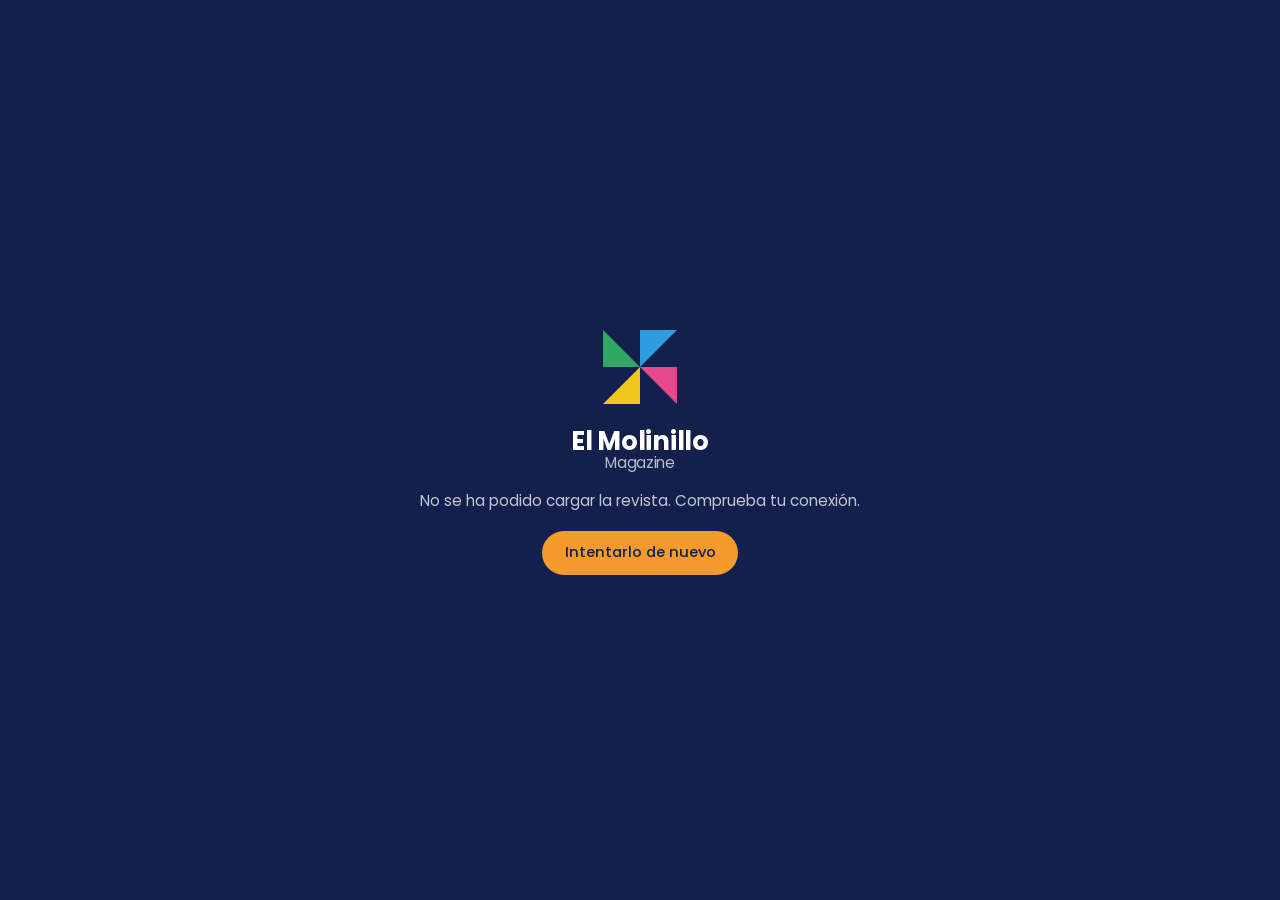
==== index.html @ 62544dab "Update index.html" ====
<!DOCTYPE html>
<html lang="es">

<head>

    <meta charset="UTF-8">
    <meta name="viewport" content="width=device-width, initial-scale=1, viewport-fit=cover">

    <title>El Molinillo Magazine</title>

    <meta name="description" content="Revista digital del IES El Molinillo">

    <link rel="icon" type="image/png" href="assets/img/favicon.png">
    <link rel="apple-touch-icon" href="assets/icons/icon-192.png">

    <!-- PWA -->
    <link rel="manifest" href="manifest.json">

    <meta name="theme-color" content="#131f4d">

    <meta name="apple-mobile-web-app-capable" content="yes">
    <meta name="mobile-web-app-capable" content="yes">
    <meta name="apple-mobile-web-app-status-bar-style" content="black-translucent">
    <meta name="apple-mobile-web-app-title" content="El Molinillo Magazine">

    <!-- Fuentes propias (se cargan desde la carpeta assets/fonts) -->
    <link rel="preload" as="font" type="font/woff" href="assets/fonts/Poppins-Bold.woff" crossorigin>
    <link rel="preload" as="font" type="font/woff" href="assets/fonts/Lora-Variable.woff" crossorigin>

    <!-- Tema claro / oscuro: se decide antes de pintar para que no parpadee -->
    <script>
        try{
            var tema = localStorage.getItem("molinillo-tema");
            if(tema !== "claro" && tema !== "oscuro"){
                tema = window.matchMedia && window.matchMedia("(prefers-color-scheme: dark)").matches
                    ? "oscuro" : "claro";
            }
            document.documentElement.dataset.tema = tema;
        }catch(error){
            document.documentElement.dataset.tema = "claro";
        }
    </script>

    <link rel="stylesheet" href="css/styles.css">

    <!-- Notificaciones de nuevas ediciones (OneSignal) -->
    <!-- El SDK de OneSignal ya NO se carga aquí en el head: se carga
         dinámicamente después, desde app.js, una vez la revista ya
         se ve en pantalla. Así, si una red (por ejemplo la de un
         centro educativo) bloquea o frena esa conexión, nunca puede
         retrasar ni bloquear que se vea la revista. -->
    <script>
        window.OneSignalDeferred = window.OneSignalDeferred || [];
        OneSignalDeferred.push(async function(OneSignal){

            await OneSignal.init({

                appId: "d7a9f758-dc52-4d31-a4b9-256708d3074e",

                // Usa el service worker propio de la revista (ya se
                // encarga de fusionar el de OneSignal), en vez de
                // registrar uno nuevo aparte. La ruta va desde la raíz
                // del dominio (revistamolinillo.github.io), por eso
                // hay que incluir la carpeta "magazine/" a mano.
                serviceWorkerPath: "magazine/service-worker.js",
                serviceWorkerParam: { scope: "/magazine/" },

                // Importante: sin esto, OneSignal muestra su propio
                // aviso automático a los pocos segundos de cargar la
                // página, aparte del botón "Avisarme de ediciones
                // nuevas". Si ese aviso se ignora varias veces (la
                // persona sigue navegando sin hacer nada), Chrome
                // acaba bloqueando el permiso él solo, sin que nadie
                // haya pulsado "bloquear" a propósito. Con esto,
                // el único que puede pedir permiso es nuestro botón.
                promptOptions: {
                    slidedown: {
                        prompts: [
                            {
                                type: "push",
                                autoPrompt: false
                            }
                        ]
                    }
                }

            });

            // El botón del pie de página se comprueba justo aquí
            // (cuando OneSignal ya está listo de verdad), y se vuelve
            // a comprobar cada vez que cambie el estado real, aunque
            // sea desde otra pestaña o desde los ajustes del navegador.
            //
            // También se reintenta un par de veces con margen: justo
            // al arrancar, OneSignal puede tardar un instante en
            // recuperar del todo si la persona ya estaba suscrita de
            // antes, y si no se reintenta, el botón se queda mostrando
            // "activar" por error hasta que se repinta la pantalla.
            if(typeof actualizarBotonNotificaciones === "function"){

                actualizarBotonNotificaciones();

                setTimeout(actualizarBotonNotificaciones, 1500);
                setTimeout(actualizarBotonNotificaciones, 4000);

            }

            OneSignal.User.PushSubscription.addEventListener("change", function(){

                if(typeof actualizarBotonNotificaciones === "function"){

                    actualizarBotonNotificaciones();

                }

            });

        });
    </script>

</head>

<body>

    <a class="saltar" href="#contenido">Saltar al contenido</a>

    <div id="pantalla-carga" role="status" aria-live="polite">

        <div class="carga-contenido">

            <svg class="carga-aspas" viewBox="0 0 100 100" aria-hidden="true">
                <path d="M50 50 L50 6 L94 6 Z" fill="#2f9be0"/>
                <path d="M50 50 L94 50 L94 94 Z" fill="#e5488a"/>
                <path d="M50 50 L50 94 L6 94 Z" fill="#f2c81e"/>
                <path d="M50 50 L6 50 L6 6 Z" fill="#2fa866"/>
            </svg>

            <div class="carga-logo">
                El Molinillo
                <span>Magazine</span>
            </div>

            <p class="carga-texto">
                Preparando la revista...
            </p>

            <div class="carga-puntos"></div>

        </div>

    </div>

    <div id="app"></div>

    <noscript>
        <p style="padding:2rem;font-family:sans-serif">
            Para leer la revista necesitas activar JavaScript en tu navegador.
        </p>
    </noscript>

    <!-- Vigilante de carga: si falta algún archivo o la carga se atasca,
         lo explica en la pantalla de carga en vez de quedarse esperando -->
    <script>
        (function(){

            var fallos = [];

            window.addEventListener("error", function(evento){

                var e = evento.target;

                if(e && e.tagName === "SCRIPT" && e.getAttribute("src")){
                    fallos.push(e.getAttribute("src"));
                }

            }, true);

            function avisar(texto, detalle){

                var pantalla = document.getElementById("pantalla-carga");

                if(!pantalla || window.revistaLista) return;

                pantalla.classList.add("con-error");

                var t = pantalla.querySelector(".carga-texto");
                var p = pantalla.querySelector(".carga-puntos");

                if(t){
                    t.textContent = texto;
                    t.style.maxWidth = "28rem";
                }

                if(p){

                    p.textContent = "";

                    if(detalle){
                        var d = document.createElement("p");
                        d.textContent = detalle;
                        d.style.cssText = "font-size:.85rem;opacity:.8;margin-bottom:1rem;overflow-wrap:anywhere;max-width:28rem";
                        p.appendChild(d);
                    }

                    var b = document.createElement("button");
                    b.type = "button";
                    b.className = "boton boton-primario";
                    b.textContent = "Intentarlo de nuevo";
                    b.onclick = function(){ window.location.reload(); };
                    p.appendChild(b);

                }

            }

            window.addEventListener("load", function(){

                if(fallos.length){

                    avisar(
                        "Faltan archivos de la revista. Sube de nuevo la carpeta completa.",
                        "No se han encontrado: " + fallos.join(", ")
                    );

                }

            });

            setTimeout(function(){

                avisar(
                    "La revista está tardando más de lo normal. Comprueba tu conexión.",
                    ""
                );

            }, 20000);

        })();
    </script>

    <script src="data/config.js"></script>
    <script src="data/estado.js"></script>

    <script src="js/utils.js"></script>
    <script src="js/multimedia.js"></script>
    <script src="js/galeria.js"></script>

    <script src="js/render.js"></script>
    <script src="js/renderNoticias.js"></script>
    <script src="js/renderPodcasts.js"></script>
    <script src="js/vistas.js"></script>
    <script src="js/buscador.js"></script>

    <script src="js/navegacion.js"></script>
    <script src="js/app.js"></script>

</body>

</html>
---- css/styles.css ----
/* =======================================================
   EL MOLINILLO MAGAZINE
   Hoja de estilos

   Idea: el molinillo de colores del logo del instituto.
   Cada sección de la revista tiene el color de una aspa
   y ese color se repite en etiquetas, filetes y tiles.

   Índice
     1. Fuentes
     2. Colores y medidas
     3. Base
     4. Cabecera y navegación
     5. Botones, etiquetas y avisos pequeños
     6. Portada (hero)
     7. Contenido de la revista
     8. Multimedia
     9. Páginas: secciones, podcasts, hemeroteca
    10. Leer una publicación
    11. Buscador
    12. Pie de página
    13. Capas: visor, ventanas, avisos, progreso
    14. Ajustes finales
======================================================= */


/* =======================================================
   1. FUENTES
   Alojadas en assets/fonts (funcionan sin conexión)
======================================================= */

@font-face{
    font-family:"Poppins";
    src:url("../assets/fonts/Poppins-Regular.woff") format("woff");
    font-weight:400;
    font-style:normal;
    font-display:swap;
}

@font-face{
    font-family:"Poppins";
    src:url("../assets/fonts/Poppins-Medium.woff") format("woff");
    font-weight:500;
    font-style:normal;
    font-display:swap;
}

@font-face{
    font-family:"Poppins";
    src:url("../assets/fonts/Poppins-Bold.woff") format("woff");
    font-weight:700;
    font-style:normal;
    font-display:swap;
}

@font-face{
    font-family:"Lora";
    src:url("../assets/fonts/Lora-Variable.woff") format("woff");
    font-weight:400 700;
    font-style:normal;
    font-display:swap;
}

@font-face{
    font-family:"Lora";
    src:url("../assets/fonts/Lora-Italic-Variable.woff") format("woff");
    font-weight:400 700;
    font-style:italic;
    font-display:swap;
}


/* =======================================================
   2. COLORES Y MEDIDAS
======================================================= */

:root{

    /* Las aspas del logo */
    --azul:#2f9be0;
    --rosa:#e5488a;
    --verde:#2fa866;
    --amarillo:#f2c81e;
    --naranja:#f39a2d;

    /* Tinta: el azul oscuro de la cabecera y el pie */
    --tinta:#131f4d;
    --cabecera:#131f4d;

    /* Tema claro */
    --fondo:#ffffff;
    --fondo-2:#f2f5fb;
    --superficie:#ffffff;
    --linea:#dde3ef;
    --texto:#182042;
    --texto-2:#4b5677;
    --enlace:#1e3a8a;
    --acento:#f39a2d;
    --acento-fuerte:#e5851a;
    --sobre-acento:#131f4d;
    --foco:#1d4ed8;
    --chip-activo:#131f4d;
    --sobre-chip-activo:#ffffff;

    /* Color de la sección (se cambia con data-sec) */
    --sec:#3a54b4;
    --sec-tinta:#26398a;
    --sec-suave:#e8ecfa;

    /* Tipografías */
    --f-ui:"Poppins", system-ui, -apple-system, "Segoe UI", Roboto, sans-serif;
    --f-texto:"Lora", Georgia, "Times New Roman", serif;

    /* Medidas */
    --gutter:clamp(1.15rem, 4.5vw, 2rem);
    --ancho:70rem;
    --ancho-lectura:44rem;
    --alto-cabecera:64px;
    --alto-tabs:0px;

    /* Tamaño de letra elegido por la persona (1 = normal) */
    --escala-texto:1;

}

/* Tema oscuro */
:root[data-tema="oscuro"]{

    --cabecera:#0a1030;

    --fondo:#0d1330;
    --fondo-2:#151d42;
    --superficie:#18214a;
    --linea:#2a3563;
    --texto:#e9edfb;
    --texto-2:#a9b3d3;
    --enlace:#9db8ff;
    --foco:#ffd166;
    --chip-activo:#f39a2d;
    --sobre-chip-activo:#131f4d;

    --sec-tinta:#a9b8ff;
    --sec-suave:#1b2452;

    color-scheme:dark;

}


/* Un color por sección */

[data-sec="actualidad"]{
    --sec:#2f9be0;
    --sec-tinta:#14669f;
    --sec-suave:#e4f2fc;
}

[data-sec="cultura"]{
    --sec:#e5488a;
    --sec-tinta:#b0165d;
    --sec-suave:#fdeaf2;
}

[data-sec="deportes"]{
    --sec:#2fa866;
    --sec-tinta:#176d3f;
    --sec-suave:#e3f5ea;
}

[data-sec="steam"]{
    --sec:#f2c81e;
    --sec-tinta:#6f5300;
    --sec-suave:#fdf4cc;
}

[data-sec="entrevistas"]{
    --sec:#f39a2d;
    --sec-tinta:#96500a;
    --sec-suave:#fdeedb;
}

[data-sec="podcasts"],
[data-sec="otras"]{
    --sec:#3a54b4;
    --sec-tinta:#26398a;
    --sec-suave:#e8ecfa;
}

:root[data-tema="oscuro"] [data-sec="actualidad"]{
    --sec-tinta:#86c9f7;
    --sec-suave:#12304a;
}

:root[data-tema="oscuro"] [data-sec="cultura"]{
    --sec-tinta:#ff92c0;
    --sec-suave:#3c1327;
}

:root[data-tema="oscuro"] [data-sec="deportes"]{
    --sec-tinta:#73d99e;
    --sec-suave:#0f3323;
}

:root[data-tema="oscuro"] [data-sec="steam"]{
    --sec-tinta:#f7de72;
    --sec-suave:#3a3009;
}

:root[data-tema="oscuro"] [data-sec="entrevistas"]{
    --sec-tinta:#ffbb6b;
    --sec-suave:#40270a;
}

:root[data-tema="oscuro"] [data-sec="podcasts"],
:root[data-tema="oscuro"] [data-sec="otras"]{
    --sec:#5f79e0;
    --sec-tinta:#a9b8ff;
    --sec-suave:#1b2452;
}


/* =======================================================
   3. BASE
======================================================= */

*,
*::before,
*::after{
    box-sizing:border-box;
}

*{
    margin:0;
    padding:0;
}

html{
    -webkit-text-size-adjust:100%;
}

@media (prefers-reduced-motion:no-preference){

    html{
        scroll-behavior:smooth;
    }

}

body{
    min-height:100vh;
    background:var(--fondo);
    color:var(--texto);
    font-family:var(--f-ui);
    font-size:1rem;
    line-height:1.6;
    -webkit-font-smoothing:antialiased;
    text-rendering:optimizeLegibility;
}

body.sin-scroll{
    overflow:hidden;
}

img,
svg,
iframe{
    display:block;
    max-width:100%;
}

img{
    height:auto;
}

button,
input{
    font:inherit;
    color:inherit;
}

button{
    cursor:pointer;
}

a{
    color:var(--enlace);
}

h1,h2,h3{
    font-family:var(--f-ui);
    font-weight:700;
    line-height:1.15;
    text-wrap:balance;
}

mark{
    background:#ffe27a;
    color:#131f4d;
    border-radius:3px;
    padding:0 .1em;
}

:focus-visible{
    outline:3px solid var(--foco);
    outline-offset:3px;
    border-radius:4px;
}

.cabecera :focus-visible,
.tabs :focus-visible,
.pie :focus-visible,
.hero :focus-visible{
    outline-color:#ffffff;
}

#contenido:focus{
    outline:none;
}

.saltar{
    position:fixed;
    left:1rem;
    top:-5rem;
    z-index:2000;
    padding:.7rem 1.1rem;
    background:var(--acento);
    color:var(--sobre-acento);
    font-weight:500;
    border-radius:999px;
    text-decoration:none;
    transition:top .15s;
}

.saltar:focus{
    top:1rem;
}


/* Anchos */

.contenedor,
.contenedor-ancho{
    width:min(100% - 2 * var(--gutter), var(--ancho));
    margin-inline:auto;
}

.contenedor-lectura{
    width:min(100% - 2 * var(--gutter), var(--ancho-lectura));
    margin-inline:auto;
}

.pagina{
    padding-top:clamp(1.75rem, 5vw, 3.25rem);
}


/* Pantalla de carga */

#pantalla-carga{
    position:fixed;
    inset:0;
    z-index:1000;
    display:grid;
    place-items:center;
    background:var(--tinta);
    color:#ffffff;
    transition:opacity .45s ease, visibility .45s ease;
}

#pantalla-carga.oculta{
    opacity:0;
    visibility:hidden;
}

.carga-contenido{
    display:flex;
    flex-direction:column;
    align-items:center;
    gap:1.1rem;
    padding:2rem;
    text-align:center;
}

.carga-aspas{
    width:84px;
    height:84px;
    animation:girar 3.4s linear infinite;
}

.carga-logo{
    display:flex;
    flex-direction:column;
    font-weight:700;
    font-size:1.6rem;
    line-height:1.1;
    letter-spacing:-.01em;
}

.carga-logo span{
    font-weight:400;
    font-size:.95rem;
    opacity:.7;
}

.carga-texto{
    font-size:.95rem;
    color:rgba(255,255,255,.75);
}

/* Cuenta atrás de la vista previa (solo con preview.html?espera=...) */

.carga-cuenta{
    font-size:3.2rem;
    font-weight:700;
    line-height:1;
    letter-spacing:-.02em;
    font-variant-numeric:tabular-nums;
}

.carga-nota{
    max-width:20rem;
    font-size:.85rem;
    color:rgba(255,255,255,.6);
}

.carga-puntos:empty{
    display:none;
}

@keyframes girar{
    to{
        transform:rotate(360deg);
    }
}


/* =======================================================
   4. CABECERA Y NAVEGACIÓN
======================================================= */

.cabecera{
    position:sticky;
    top:0;
    z-index:50;
    padding-top:env(safe-area-inset-top);
    background:var(--cabecera);
    color:#ffffff;
}

.cabecera-interior{
    display:flex;
    align-items:center;
    justify-content:space-between;
    gap:1.5rem;
    height:var(--alto-cabecera);
}

.marca{
    display:flex;
    align-items:center;
    gap:.7rem;
    color:#ffffff;
    text-decoration:none;
}

.marca-logo{
    width:40px;
    height:40px;
    border-radius:11px;
    object-fit:contain;
}

.marca-texto{
    display:flex;
    flex-direction:column;
    line-height:1.1;
}

.marca-texto strong{
    font-size:1.15rem;
    letter-spacing:-.01em;
}

.marca-texto span{
    font-size:.78rem;
    color:rgba(255,255,255,.72);
    letter-spacing:.04em;
}

.nav-principal{
    display:flex;
    align-items:center;
    gap:.25rem;
    margin-left:auto;
}

.nav-enlace{
    display:inline-flex;
    align-items:center;
    gap:.4rem;
    padding:.5rem .95rem;
    border-radius:999px;
    color:rgba(255,255,255,.82);
    font-size:.92rem;
    font-weight:500;
    text-decoration:none;
    transition:background-color .15s, color .15s;
}

.nav-enlace:hover{
    background:rgba(255,255,255,.1);
    color:#ffffff;
}

.nav-enlace.activo{
    background:rgba(255,255,255,.16);
    color:#ffffff;
}

.cabecera-acciones{
    display:flex;
    align-items:center;
    gap:.25rem;
}

.boton-icono{
    display:inline-grid;
    place-items:center;
    width:42px;
    height:42px;
    border:0;
    border-radius:50%;
    background:transparent;
    color:#ffffff;
    transition:background-color .15s;
}

.boton-icono:hover{
    background:rgba(255,255,255,.12);
}


/* Barra inferior (móvil) */

.tabs{
    display:none;
    position:fixed;
    left:0;
    right:0;
    bottom:0;
    z-index:50;
    padding-bottom:env(safe-area-inset-bottom);
    background:var(--cabecera);
    border-top:1px solid rgba(255,255,255,.1);
}

.tab{
    position:relative;
    flex:1;
    display:flex;
    flex-direction:column;
    align-items:center;
    gap:.2rem;
    padding:.6rem .25rem .5rem;
    color:rgba(255,255,255,.68);
    font-size:.68rem;
    font-weight:500;
    text-decoration:none;
}

.tab.activo{
    color:#ffffff;
}

.tab.activo::before{
    content:"";
    position:absolute;
    top:0;
    left:22%;
    right:22%;
    height:3px;
    border-radius:0 0 3px 3px;
    background:var(--acento);
}

@media (max-width:760px){

    :root{
        --alto-cabecera:56px;
        --alto-tabs:calc(58px + env(safe-area-inset-bottom));
    }

    .nav-principal{
        display:none;
    }

    .tabs{
        display:flex;
    }

    body{
        padding-bottom:var(--alto-tabs);
    }

}


.boton-subir{
    position:fixed;
    right:1rem;
    bottom:calc(var(--alto-tabs) + 1rem);
    z-index:40;
    display:grid;
    place-items:center;
    width:46px;
    height:46px;
    border:0;
    border-radius:50%;
    background:var(--acento);
    color:var(--sobre-acento);
    box-shadow:0 6px 18px rgba(10,16,44,.28);
    opacity:0;
    visibility:hidden;
    transform:translateY(8px);
    transition:opacity .2s, transform .2s, visibility .2s;
}

.boton-subir.visible{
    opacity:1;
    visibility:visible;
    transform:none;
}


/* =======================================================
   5. BOTONES, ETIQUETAS Y AVISOS PEQUEÑOS
======================================================= */

.boton{
    display:inline-flex;
    align-items:center;
    justify-content:center;
    gap:.55rem;
    min-height:44px;
    padding:.6rem 1.3rem;
    border:2px solid transparent;
    border-radius:999px;
    font-size:.92rem;
    font-weight:500;
    line-height:1.2;
    text-decoration:none;
    transition:background-color .15s, border-color .15s, transform .1s;
}

.boton:active{
    transform:translateY(1px);
}

.boton:disabled{
    opacity:.75;
    cursor:default;
}

.boton-primario{
    background:var(--acento);
    color:var(--sobre-acento);
}

.boton-primario:hover{
    background:var(--acento-fuerte);
}

.boton-suave{
    background:var(--fondo-2);
    border-color:var(--linea);
    color:var(--texto);
}

.boton-suave:hover{
    border-color:var(--texto-2);
}

.boton-cristal{
    background:rgba(255,255,255,.12);
    border-color:rgba(255,255,255,.4);
    color:#ffffff;
    backdrop-filter:blur(6px);
}

.boton-cristal:hover{
    background:rgba(255,255,255,.22);
}

.boton-grande{
    min-height:52px;
    padding:.8rem 1.6rem;
    font-size:1rem;
}

.boton-volver{
    display:flex;
    width:fit-content;
    align-items:center;
    gap:.5rem;
    margin-bottom:1.5rem;
    padding:.5rem 1rem .5rem .7rem;
    border:0;
    border-radius:999px;
    background:var(--fondo-2);
    color:var(--texto);
    font-size:.9rem;
    font-weight:500;
    transition:background-color .15s;
}

.boton-volver:hover{
    background:var(--linea);
}


/* El aspa: pequeña hoja del color de la sección */

.aspa{
    display:inline-block;
    flex:none;
    width:.85em;
    height:.85em;
    background:var(--sec);
    border-radius:0 100% 0 100%;
}

.etiqueta-seccion{
    display:inline-flex;
    align-items:center;
    gap:.45rem;
    padding:.3rem .8rem .3rem .6rem;
    border-radius:999px;
    background:var(--sec-suave);
    color:var(--sec-tinta);
    font-size:.8rem;
    font-weight:500;
    line-height:1.2;
}

.spinner{
    display:inline-block;
    width:18px;
    height:18px;
    border:2.5px solid var(--linea);
    border-top-color:var(--enlace);
    border-radius:50%;
    animation:girar .8s linear infinite;
}

.spinner-claro{
    border-color:rgba(255,255,255,.3);
    border-top-color:#ffffff;
}

.spinner-grande{
    width:40px;
    height:40px;
    border-width:4px;
}

.titulo-bloque-pequeno{
    display:flex;
    align-items:center;
    gap:.55rem;
    margin-bottom:.9rem;
    font-size:1.05rem;
}

.icono{
    flex:none;
}


/* =======================================================
   6. PORTADA (HERO)
======================================================= */

.hero{
    position:relative;
    isolation:isolate;
    display:flex;
    align-items:flex-end;
    min-height:min(80svh, 46rem);
    background:linear-gradient(135deg, #131f4d, #1e3a8a);
    color:#ffffff;
    overflow:hidden;
}

.hero-img{
    position:absolute;
    inset:0;
    z-index:-2;
    width:100%;
    height:100%;
    object-fit:cover;
}

.hero-velo{
    position:absolute;
    inset:0;
    z-index:-1;
    background:
        linear-gradient(
            to top,
            rgba(10,16,44,.94) 0%,
            rgba(10,16,44,.7) 34%,
            rgba(10,16,44,.2) 70%,
            rgba(10,16,44,.35) 100%
        );
}

.hero-contenido{
    padding-block:4rem 3.75rem;
}

.hero-edicion{
    display:flex;
    flex-wrap:wrap;
    align-items:center;
    gap:.6rem 1rem;
    margin-bottom:1.5rem;
}

.hero-mes{
    padding:.4rem 1rem;
    border-radius:8px;
    background:var(--acento);
    color:var(--sobre-acento);
    font-size:1.1rem;
    font-weight:700;
    line-height:1.2;
}

.hero-numero{
    font-size:.9rem;
    color:rgba(255,255,255,.85);
}

.hero .etiqueta-seccion{
    margin-bottom:1rem;
    background:rgba(10,16,44,.55);
    color:#ffffff;
    backdrop-filter:blur(6px);
}

.hero-titulo{
    max-width:19ch;
    margin-bottom:1.1rem;
    font-size:clamp(2.2rem, 6.4vw, 4.5rem);
    line-height:1.04;
    letter-spacing:-.03em;
}

.hero-entradilla{
    max-width:58ch;
    margin-bottom:2rem;
    font-family:var(--f-texto);
    font-size:clamp(1.02rem, 1.9vw, 1.2rem);
    line-height:1.6;
    color:rgba(255,255,255,.9);
    display:-webkit-box;
    -webkit-line-clamp:4;
    -webkit-box-orient:vertical;
    overflow:hidden;
}

.hero-botones{
    display:flex;
    flex-wrap:wrap;
    gap:.8rem;
}


/* Las cinco aspas en una línea */

.franja-aspas{
    position:absolute;
    left:0;
    right:0;
    bottom:0;
    height:6px;
    background:linear-gradient(
        90deg,
        var(--azul) 0 20%,
        var(--rosa) 20% 40%,
        var(--amarillo) 40% 60%,
        var(--verde) 60% 80%,
        var(--naranja) 80% 100%
    );
}

@media (max-width:760px){

    .hero{
        min-height:min(78svh, 40rem);
    }

    .hero-contenido{
        padding-block:3rem 2.75rem;
    }

    .hero-botones .boton{
        flex:1 1 100%;
    }

}


/* =======================================================
   7. CONTENIDO DE LA REVISTA
======================================================= */

.revista{
    padding-block:clamp(2.5rem, 6vw, 4.5rem) 0;
}

.bloque + .bloque{
    margin-top:clamp(3.5rem, 8vw, 5.5rem);
}

.cabecera-bloque{
    margin-bottom:1.75rem;
}

.cabecera-bloque-titulo{
    font-size:clamp(1.7rem, 4vw, 2.3rem);
    letter-spacing:-.025em;
}

.cabecera-bloque-subtitulo{
    margin-top:.3rem;
    font-family:var(--f-texto);
    font-size:1.05rem;
    color:var(--texto-2);
}


/* Destacadas */

.destacadas{
    display:grid;
    grid-template-columns:repeat(auto-fit, minmax(min(100%, 17rem), 1fr));
    gap:1.75rem;
}

.destacada{
    display:flex;
    flex-direction:column;
    gap:1rem;
    padding-top:1rem;
    border-top:5px solid var(--sec);
    color:inherit;
    text-decoration:none;
}

.destacada-foto{
    aspect-ratio:4 / 3;
    border-radius:12px;
    background:var(--fondo-2);
    overflow:hidden;
}

.destacada-foto img{
    width:100%;
    height:100%;
    object-fit:cover;
    transition:transform .5s ease;
}

.destacada:hover .destacada-foto img{
    transform:scale(1.04);
}

.destacada-texto{
    display:flex;
    flex-direction:column;
    align-items:flex-start;
    gap:.6rem;
}

.destacada-texto h3{
    font-size:1.3rem;
    letter-spacing:-.015em;
}

.destacada:hover h3{
    text-decoration:underline;
    text-decoration-thickness:2px;
    text-underline-offset:4px;
}

.destacada-autor{
    font-size:.88rem;
    color:var(--texto-2);
}

/* Una sola destacada: foto grande a un lado */
@media (min-width:761px){

    .destacadas-una .destacada{
        display:grid;
        grid-template-columns:minmax(0,1.15fr) minmax(0,1fr);
        gap:2rem;
        align-items:center;
    }

}

@media (max-width:760px){

    .destacadas{
        display:flex;
        overflow-x:auto;
        gap:1rem;
        margin-inline:calc(var(--gutter) * -1);
        padding-inline:var(--gutter);
        padding-bottom:.5rem;
        scroll-snap-type:x mandatory;
        scroll-padding-inline:var(--gutter);
        scrollbar-width:none;
    }

    .destacadas::-webkit-scrollbar{
        display:none;
    }

    .destacada{
        flex:0 0 80%;
        scroll-snap-align:start;
    }

    .destacadas-una .destacada{
        flex-basis:100%;
    }

}


/* Artículos completos */

.articulos{
    display:grid;
    gap:clamp(3.5rem, 8vw, 5.5rem);
}

.articulo{
    padding-top:1.75rem;
    border-top:5px solid var(--sec);
    scroll-margin-top:calc(var(--alto-cabecera) + 1rem);
}

.articulo.resaltar{
    animation:resaltar 2.2s ease;
}

@keyframes resaltar{
    0%,60%{
        background:var(--sec-suave);
        box-shadow:0 0 0 14px var(--sec-suave);
    }
    100%{
        background:transparent;
        box-shadow:0 0 0 14px transparent;
    }
}

.articulo-cabecera{
    display:grid;
    grid-template-columns:minmax(0,5fr) minmax(0,6fr);
    gap:clamp(1.5rem, 4vw, 3rem);
    align-items:center;
}

.articulo-foto{
    display:block;
    width:100%;
    aspect-ratio:4 / 3;
    padding:0;
    border:0;
    border-radius:14px;
    background:var(--fondo-2);
    overflow:hidden;
    cursor:zoom-in;
}

.articulo-foto img{
    width:100%;
    height:100%;
    object-fit:cover;
}

.articulo-datos{
    display:flex;
    flex-direction:column;
    align-items:flex-start;
    gap:.9rem;
}

.articulo-titulo{
    font-size:clamp(1.7rem, 3.6vw, 2.6rem);
    line-height:1.1;
    letter-spacing:-.03em;
}

.articulo-texto{
    margin-top:2.25rem;
}

.autor{
    font-size:.92rem;
    line-height:1.4;
    color:var(--texto-2);
}

.autor strong{
    font-weight:500;
    color:var(--texto);
}

.autor-curso{
    display:block;
    font-size:.82rem;
}

.tiempo-lectura{
    display:inline-flex;
    align-items:center;
    gap:.4rem;
    font-size:.85rem;
    color:var(--texto-2);
}

.entradilla{
    max-width:var(--ancho-lectura);
    margin-bottom:1.75rem;
    padding-left:1.1rem;
    border-left:4px solid var(--sec);
    font-family:var(--f-texto);
    font-style:italic;
    font-size:calc(clamp(1.15rem, 2.2vw, 1.3rem) * var(--escala-texto));
    line-height:1.6;
}

.cuerpo{
    max-width:var(--ancho-lectura);
    font-family:var(--f-texto);
    font-size:calc(1.075rem * var(--escala-texto));
    line-height:1.8;
}

.cuerpo p{
    margin-bottom:1.2em;
}

.cuerpo p:first-child::first-letter{
    float:left;
    padding:.06em .12em 0 0;
    font-family:var(--f-ui);
    font-size:3.6em;
    font-weight:700;
    line-height:.82;
    color:var(--sec-tinta);
}

.cuerpo a{
    overflow-wrap:anywhere;
}

.acciones{
    display:flex;
    flex-wrap:wrap;
    gap:.7rem;
    margin-top:2.25rem;
    padding-top:1.5rem;
    border-top:1px solid var(--linea);
}

@media (max-width:760px){

    .articulo-cabecera{
        grid-template-columns:1fr;
        gap:1.25rem;
    }

    .articulo-foto{
        aspect-ratio:16 / 10;
    }

}


/* Podcasts de la edición (tira) */

.episodios-tira{
    display:grid;
    grid-template-columns:repeat(auto-fill, minmax(min(100%, 19rem), 1fr));
    gap:1rem 1.5rem;
}

.episodio-mini{
    display:grid;
    grid-template-columns:88px minmax(0,1fr);
    gap:1rem;
    align-items:center;
    color:inherit;
    text-decoration:none;
}

.episodio-mini-foto{
    position:relative;
    aspect-ratio:1 / 1;
    border-radius:12px;
    background:var(--fondo-2);
    overflow:hidden;
}

.episodio-mini-foto img{
    width:100%;
    height:100%;
    object-fit:cover;
}

.episodio-mini-play{
    position:absolute;
    right:6px;
    bottom:6px;
    display:grid;
    place-items:center;
    width:32px;
    height:32px;
    border-radius:50%;
    background:var(--acento);
    color:var(--sobre-acento);
}

.episodio-mini-play .icono{
    width:16px;
    height:16px;
    margin-left:2px;
    fill:currentColor;
}

.episodio-mini-texto{
    display:flex;
    flex-direction:column;
    align-items:flex-start;
    gap:.35rem;
    min-width:0;
}

.episodio-mini-texto strong{
    font-size:1rem;
    line-height:1.25;
}

.episodio-mini:hover strong{
    text-decoration:underline;
    text-underline-offset:3px;
}

.episodio-mini-texto small{
    font-size:.82rem;
    color:var(--texto-2);
}


/* =======================================================
   8. MULTIMEDIA
======================================================= */

.galeria,
.bloque-multimedia,
.podcast-audio{
    margin-top:2.25rem;
}

.galeria-tira{
    display:flex;
    gap:.75rem;
    padding-bottom:.6rem;
    overflow-x:auto;
    scroll-snap-type:x proximity;
}

.miniatura{
    flex:0 0 auto;
    width:clamp(9.5rem, 22vw, 13.5rem);
    aspect-ratio:4 / 3;
    padding:0;
    border:0;
    border-radius:12px;
    background:var(--fondo-2);
    overflow:hidden;
    scroll-snap-align:start;
    cursor:zoom-in;
}

.miniatura img{
    width:100%;
    height:100%;
    object-fit:cover;
    transition:transform .3s ease;
}

.miniatura:hover img{
    transform:scale(1.05);
}


/* Vídeo: incrustado en ordenador, enlace en móvil */

.video-contenedor{
    aspect-ratio:16 / 9;
    max-width:var(--ancho-lectura);
    border-radius:14px;
    background:#000000;
    overflow:hidden;
}

.video-player{
    width:100%;
    height:100%;
    border:0;
}

.video-contenedor + .video-movil,
.video-movil + .video-contenedor{
    margin-top:1rem;
}

.video-movil{
    display:none;
    align-items:center;
    gap:1rem;
    padding:1rem 1.1rem;
    border-radius:14px;
    background:var(--fondo-2);
    border:1px solid var(--linea);
    color:var(--texto);
    text-decoration:none;
}

.video-movil-icono{
    display:grid;
    place-items:center;
    flex:none;
    width:46px;
    height:46px;
    border-radius:50%;
    background:var(--acento);
    color:var(--sobre-acento);
}

.video-movil-icono .icono{
    fill:currentColor;
    margin-left:2px;
}

.video-movil strong,
.video-movil small{
    display:block;
}

.video-movil small{
    color:var(--texto-2);
}

@media (max-width:700px){

    .video-contenedor{
        display:none;
    }

    .video-movil{
        display:flex;
    }

}


/* Audio de un podcast */

.podcast-player-wrapper{
    position:relative;
    height:80px;
    max-width:var(--ancho-lectura);
    border-radius:14px;
    background:var(--fondo-2);
    overflow:hidden;
}

.podcast-player{
    position:absolute;
    inset:0;
    width:100%;
    height:80px;
    border:0;
    opacity:0;
    transition:opacity .25s ease;
}

.podcast-player-wrapper.cargado .podcast-player{
    opacity:1;
}

.podcast-player-wrapper.cargado .podcast-player-cargando{
    display:none;
}

.podcast-player-cargando{
    position:absolute;
    inset:0;
    z-index:1;
    display:flex;
    align-items:center;
    justify-content:center;
    gap:.7rem;
    font-size:.9rem;
    color:var(--texto-2);
}

.podcast-player-wrapper + .podcast-player-wrapper{
    margin-top:.75rem;
}

.boton-escuchar-movil{
    display:none;
}

@media (max-width:700px){

    .podcast-player-wrapper{
        display:none;
    }

    .boton-escuchar-movil{
        display:inline-flex;
        width:100%;
    }

}


/* =======================================================
   9. PÁGINAS: SECCIONES, PODCASTS, HEMEROTECA
======================================================= */

.cabecera-pagina{
    margin-bottom:2rem;
}

.titulo-pagina{
    display:flex;
    align-items:center;
    gap:.4em;
    font-size:clamp(2rem, 5.2vw, 3.1rem);
    line-height:1.05;
    letter-spacing:-.03em;
}

.titulo-pagina .aspa{
    width:.72em;
    height:.72em;
}

.subtitulo-pagina{
    margin-top:.6rem;
    font-family:var(--f-texto);
    font-size:1.08rem;
    color:var(--texto-2);
}


/* Tiles de sección y de subsección de podcast */

.grid-tiles{
    display:grid;
    grid-template-columns:repeat(auto-fill, minmax(min(100%, 10rem), 1fr));
    gap:1rem;
}

.tile-seccion{
    display:flex;
    flex-direction:column;
    justify-content:space-between;
    gap:2.75rem;
    min-height:11rem;
    padding:1.3rem;
    border:0;
    border-radius:20px;
    background:var(--sec-suave);
    color:var(--texto);
    text-align:left;
    transition:transform .15s ease;
}

.tile-seccion:hover{
    transform:translateY(-3px);
}

.tile-seccion-aspa .aspa{
    width:3.4rem;
    height:3.4rem;
    transition:transform .35s ease;
}

.tile-seccion:hover .aspa{
    transform:rotate(90deg);
}

.tile-seccion-texto strong,
.tile-seccion-texto small{
    display:block;
}

.tile-seccion-texto strong{
    font-size:1.5rem;
    line-height:1.15;
    letter-spacing:-.02em;
}

.tile-seccion-texto small{
    margin-top:.15rem;
    font-size:.9rem;
    font-weight:500;
    color:var(--sec-tinta);
}


@media (min-width:761px){

    .grid-tiles{
        grid-template-columns:repeat(auto-fill, minmax(min(100%, 15.5rem), 1fr));
    }

}

@media (max-width:760px){

    .tile-seccion{
        gap:1.75rem;
        min-height:9.5rem;
        padding:1.1rem;
    }

    .tile-seccion-aspa .aspa{
        width:2.6rem;
        height:2.6rem;
    }

    .tile-seccion-texto strong{
        font-size:1.2rem;
    }

}


/* Filas de contenido (secciones, episodios, resultados) */

.lista-tarjetas{
    display:grid;
}

.tarjeta{
    display:grid;
    grid-template-columns:minmax(0,15rem) minmax(0,1fr);
    gap:1.5rem;
    padding-block:1.6rem;
    border-top:1px solid var(--linea);
}

.tarjeta:first-child{
    border-top:0;
    padding-top:0;
}

.tarjeta-foto{
    display:block;
    align-self:start;
    aspect-ratio:4 / 3;
    border-radius:12px;
    background:var(--fondo-2);
    overflow:hidden;
}

.tarjeta-foto img{
    width:100%;
    height:100%;
    object-fit:cover;
    transition:transform .4s ease;
}

.tarjeta-foto:hover img{
    transform:scale(1.04);
}

.tarjeta-cuerpo{
    display:flex;
    flex-direction:column;
    align-items:flex-start;
    gap:.6rem;
    min-width:0;
}

.tarjeta-titulo{
    font-size:clamp(1.25rem, 2.6vw, 1.55rem);
    letter-spacing:-.02em;
}

.tarjeta-enlace{
    color:inherit;
    text-decoration:none;
}

.tarjeta-enlace:hover{
    text-decoration:underline;
    text-decoration-thickness:2px;
    text-underline-offset:4px;
}

.tarjeta-texto{
    font-family:var(--f-texto);
    font-size:1rem;
    line-height:1.6;
    color:var(--texto-2);
    display:-webkit-box;
    -webkit-line-clamp:3;
    -webkit-box-orient:vertical;
    overflow:hidden;
}

.tarjeta-edicion{
    display:inline-flex;
    align-items:center;
    gap:.4rem;
    font-size:.82rem;
    color:var(--texto-2);
}

.tarjeta .boton{
    margin-top:.4rem;
}

@media (max-width:640px){

    .tarjeta{
        grid-template-columns:1fr;
        gap:1rem;
    }

    .tarjeta-foto{
        aspect-ratio:16 / 10;
    }

}


/* Hemeroteca */

.bloque-curso + .bloque-curso{
    margin-top:3.5rem;
}

.curso-titulo{
    margin-bottom:1.5rem;
    padding-bottom:.8rem;
    border-bottom:2px solid var(--linea);
    font-size:1.4rem;
    letter-spacing:-.02em;
}

.grid-hemeroteca{
    display:grid;
    grid-template-columns:repeat(auto-fill, minmax(min(100%, 9.5rem), 1fr));
    gap:2rem 1.25rem;
}

.edicion{
    display:flex;
    flex-direction:column;
    gap:.85rem;
    padding:0;
    border:0;
    background:none;
    color:inherit;
    text-align:left;
}

.edicion-portada{
    position:relative;
    display:block;
    aspect-ratio:3 / 4;
    border-radius:4px 12px 12px 4px;
    background:var(--fondo-2);
    box-shadow:0 10px 24px -10px rgba(10,16,44,.45);
    overflow:hidden;
    transition:transform .2s ease;
}

.edicion:hover .edicion-portada{
    transform:translateY(-4px);
}

.edicion-portada img{
    width:100%;
    height:100%;
    object-fit:cover;
}

/* El "lomo" de la revista */
.edicion-portada::after{
    content:"";
    position:absolute;
    inset:0 auto 0 0;
    width:14px;
    background:linear-gradient(90deg, rgba(0,0,0,.28), rgba(255,255,255,.12) 40%, transparent);
}

.edicion-leyendo{
    position:absolute;
    left:12px;
    bottom:10px;
    padding:.25rem .7rem;
    border-radius:999px;
    background:var(--acento);
    color:var(--sobre-acento);
    font-size:.75rem;
    font-weight:500;
}

.edicion-info{
    display:block;
}

.edicion-mes{
    display:block;
    font-size:1.2rem;
    line-height:1.2;
    letter-spacing:-.01em;
}

.edicion-articulos{
    display:block;
    font-size:.85rem;
    color:var(--texto-2);
}


/* Estados */

.vacio{
    max-width:34rem;
    padding-block:2.5rem;
}

.vacio h1,
.vacio h2{
    margin-bottom:.7rem;
    font-size:clamp(1.5rem, 4vw, 2rem);
    letter-spacing:-.02em;
}

.vacio p{
    margin-bottom:1.5rem;
    font-family:var(--f-texto);
    font-size:1.05rem;
    color:var(--texto-2);
}

.vacio-pequeno{
    padding-block:1.5rem;
}

.cargando-edicion{
    display:flex;
    flex-direction:column;
    align-items:flex-start;
    gap:1rem;
    padding-block:4rem;
}

.cargando-edicion p{
    font-family:var(--f-texto);
    color:var(--texto-2);
}


/* =======================================================
   10. LEER UNA PUBLICACIÓN
======================================================= */

.lectura{
    padding-bottom:1rem;
}

.lectura-titulo{
    margin-block:1rem;
    font-size:clamp(2rem, 5.4vw, 3.1rem);
    line-height:1.08;
    letter-spacing:-.03em;
}

.lectura-meta{
    display:flex;
    flex-wrap:wrap;
    align-items:center;
    justify-content:space-between;
    gap:.5rem 1.5rem;
}

.lectura-foto{
    display:block;
    width:100%;
    aspect-ratio:16 / 10;
    margin-block:1.75rem 2rem;
    padding:0;
    border:0;
    border-radius:16px;
    background:var(--fondo-2);
    overflow:hidden;
}

button.lectura-foto{
    cursor:zoom-in;
}

.lectura-foto img{
    width:100%;
    height:100%;
    object-fit:cover;
}

.lectura .entradilla,
.lectura .cuerpo{
    max-width:none;
}


/* Herramientas de lectura: voz y tamaño de letra */

.herramientas-lectura{
    display:flex;
    flex-wrap:wrap;
    align-items:center;
    gap:.75rem;
    margin-top:1.25rem;
}

.boton-pequeno{
    min-height:40px;
    padding:.4rem 1.1rem;
    font-size:.88rem;
}

.boton-suave[aria-pressed="true"]{
    background:var(--acento);
    border-color:var(--acento);
    color:var(--sobre-acento);
}

.tamano-texto{
    display:inline-flex;
    border:2px solid var(--linea);
    border-radius:999px;
    background:var(--fondo-2);
    overflow:hidden;
}

.boton-texto{
    display:grid;
    place-items:center;
    min-width:48px;
    min-height:40px;
    border:0;
    background:transparent;
    color:var(--texto);
    font-weight:700;
    line-height:1;
}

.boton-texto + .boton-texto{
    border-left:2px solid var(--linea);
}

.boton-texto:hover:not(:disabled){
    background:var(--linea);
}

.boton-texto:disabled{
    opacity:.35;
    cursor:default;
}

.letra-pequena{
    font-size:.85rem;
}

.letra-grande{
    font-size:1.3rem;
}


/* Sigue leyendo */

.sigue-leyendo{
    margin-top:3.5rem;
    padding-top:1.5rem;
    border-top:5px solid var(--sec);
}

.sigue-leyendo-titulo{
    margin-bottom:1.25rem;
    font-size:1.4rem;
    letter-spacing:-.02em;
}

.sigue-leyendo-lista{
    display:grid;
    gap:1.1rem;
}

.sugerencia{
    display:grid;
    grid-template-columns:6.5rem minmax(0,1fr);
    gap:1rem;
    align-items:center;
    color:inherit;
    text-decoration:none;
}

.sugerencia img{
    width:100%;
    aspect-ratio:4 / 3;
    border-radius:10px;
    background:var(--fondo-2);
    object-fit:cover;
}

.sugerencia-texto{
    display:flex;
    flex-direction:column;
    align-items:flex-start;
    gap:.4rem;
    min-width:0;
}

.sugerencia-texto strong{
    font-size:1.02rem;
    line-height:1.25;
}

.sugerencia:hover strong{
    text-decoration:underline;
    text-underline-offset:3px;
}


/* =======================================================
   11. BUSCADOR
======================================================= */

.buscador{
    position:relative;
    display:flex;
    align-items:center;
}

.buscador-icono{
    position:absolute;
    left:1.2rem;
    color:var(--texto-2);
    pointer-events:none;
}

.buscador input{
    width:100%;
    min-height:58px;
    padding:.9rem 1.4rem .9rem 3.6rem;
    border:2px solid var(--linea);
    border-radius:999px;
    background:var(--superficie);
    font-size:1.05rem;
    transition:border-color .15s;
}

.buscador input::placeholder{
    color:var(--texto-2);
    opacity:.8;
}

.buscador input:focus{
    border-color:var(--enlace);
    outline:none;
}

.filtros{
    display:flex;
    flex-wrap:wrap;
    gap:.5rem;
    margin-block:1.1rem 1.75rem;
}

.filtro{
    padding:.5rem 1.1rem;
    border:1.5px solid var(--linea);
    border-radius:999px;
    background:var(--superficie);
    font-size:.88rem;
    font-weight:500;
    transition:background-color .15s, border-color .15s;
}

.filtro:hover{
    border-color:var(--texto-2);
}

.filtro.activo{
    background:var(--chip-activo);
    border-color:var(--chip-activo);
    color:var(--sobre-chip-activo);
}

.mensaje-busqueda{
    margin-bottom:1.25rem;
    font-family:var(--f-texto);
    font-size:1.02rem;
    color:var(--texto-2);
}

.sugerencias-busqueda .filtros{
    margin-top:0;
}


/* =======================================================
   12. PIE DE PÁGINA
======================================================= */

.pie{
    position:relative;
    margin-top:clamp(4rem, 9vw, 6.5rem);
    background:var(--cabecera);
    color:rgba(255,255,255,.78);
}

.pie .franja-aspas{
    top:0;
    bottom:auto;
}

.pie-interior{
    display:grid;
    grid-template-columns:1.3fr 1fr 1fr 1.3fr;
    gap:2.5rem;
    padding-block:4rem 2.5rem;
}

.pie-logo{
    display:flex;
    align-items:center;
    gap:.75rem;
    margin-bottom:1rem;
    color:#ffffff;
}

.pie-logo img{
    width:44px;
    height:44px;
    border-radius:12px;
    object-fit:contain;
}

.pie-logo strong,
.pie-logo span span{
    display:block;
}

.pie-logo strong{
    font-size:1.15rem;
    line-height:1.1;
}

.pie-logo span span{
    font-size:.8rem;
    opacity:.7;
}

.pie-marca p,
.pie-instalar p{
    max-width:22rem;
    font-size:.95rem;
}

.pie-bloque h3{
    margin-bottom:1rem;
    font-size:1rem;
    color:#ffffff;
}

.pie-bloque .pie-enlace{
    margin-bottom:.15rem;
}

.pie-enlace{
    display:flex;
    align-items:center;
    gap:.6rem;
    padding-block:.4rem;
    color:rgba(255,255,255,.78);
    font-size:.95rem;
    text-decoration:none;
}

a.pie-enlace:hover{
    color:#ffffff;
    text-decoration:underline;
    text-underline-offset:3px;
}

.pie-enlace-inactivo{
    opacity:.6;
}

.pie-enlace small{
    padding:.1rem .5rem;
    border-radius:999px;
    background:rgba(255,255,255,.14);
    font-size:.7rem;
}

.pie-instalar .boton{
    margin-top:1rem;
}

.pie-instalar{
    display:flex;
    flex-direction:column;
    align-items:flex-start;
}


/* Interruptor de avisos de ediciones nuevas */

.interruptor-avisos{
    display:flex;
    align-items:center;
    gap:.85rem;
    width:100%;
    max-width:22rem;
    margin-top:.75rem;
    padding:.7rem 1rem .7rem .75rem;
    border:1px solid rgba(255,255,255,.22);
    border-radius:16px;
    background:rgba(255,255,255,.07);
    color:#ffffff;
    text-align:left;
    transition:background-color .2s, border-color .2s;
}

.interruptor-avisos:hover{
    background:rgba(255,255,255,.12);
}

.interruptor-avisos.activo{
    border-color:rgba(243,154,45,.65);
    background:rgba(243,154,45,.12);
}

.interruptor-icono{
    display:grid;
    place-items:center;
    flex:none;
    width:40px;
    height:40px;
    border-radius:50%;
    background:rgba(255,255,255,.12);
    color:rgba(255,255,255,.85);
    transition:background-color .2s, color .2s;
}

.interruptor-avisos.activo .interruptor-icono{
    background:var(--acento);
    color:var(--sobre-acento);
}

.interruptor-texto{
    display:flex;
    flex-direction:column;
    flex:1;
    min-width:0;
    line-height:1.25;
}

.interruptor-texto strong{
    font-size:.92rem;
    font-weight:500;
}

.interruptor-texto small{
    font-size:.78rem;
    color:rgba(255,255,255,.65);
    transition:color .2s;
}

.interruptor-avisos.activo .interruptor-texto small{
    color:var(--acento);
}

.interruptor-pista{
    position:relative;
    flex:none;
    width:44px;
    height:26px;
    border-radius:999px;
    background:rgba(255,255,255,.25);
    transition:background-color .2s;
}

.interruptor-bola{
    position:absolute;
    top:3px;
    left:3px;
    width:20px;
    height:20px;
    border-radius:50%;
    background:#ffffff;
    box-shadow:0 1px 3px rgba(0,0,0,.35);
    transition:transform .2s ease;
}

.interruptor-avisos.activo .interruptor-pista{
    background:var(--acento);
}

.interruptor-avisos.activo .interruptor-bola{
    transform:translateX(18px);
}

.pie-abajo{
    display:flex;
    flex-wrap:wrap;
    justify-content:space-between;
    gap:.5rem 1.5rem;
    padding-block:1.4rem 2rem;
    border-top:1px solid rgba(255,255,255,.12);
    font-size:.85rem;
    color:rgba(255,255,255,.6);
}

@media (max-width:900px){

    .pie-interior{
        grid-template-columns:1fr 1fr;
    }

}

@media (max-width:560px){

    .pie-interior{
        grid-template-columns:1fr;
        gap:2rem;
        padding-top:3rem;
    }

}


/* =======================================================
   13. CAPAS: VISOR, VENTANAS, AVISOS, PROGRESO
======================================================= */

/* Visor de imágenes */

.lightbox{
    position:fixed;
    inset:0;
    z-index:200;
    display:none;
    align-items:center;
    justify-content:center;
    background:rgba(6,10,28,.97);
}

.lightbox.visible{
    display:flex;
}

.lightbox-marco{
    position:relative;
    display:flex;
    align-items:center;
    justify-content:center;
    max-width:min(94vw, 1400px);
    min-width:3rem;
    min-height:3rem;
}

.lightbox-img{
    max-width:100%;
    max-height:86vh;
    max-height:86dvh;
    object-fit:contain;
    border-radius:8px;
    transition:opacity .2s;
}

.lightbox-marco.cargando .lightbox-img{
    opacity:0;
}

.lightbox-marco .spinner{
    position:absolute;
    display:none;
}

.lightbox-marco.cargando .spinner{
    display:block;
}

.lightbox-cerrar,
.lightbox-flecha{
    position:absolute;
    z-index:2;
    display:grid;
    place-items:center;
    border:0;
    border-radius:50%;
    background:rgba(255,255,255,.14);
    color:#ffffff;
    transition:background-color .15s;
}

.lightbox-cerrar:hover,
.lightbox-flecha:hover{
    background:rgba(255,255,255,.26);
}

.lightbox-cerrar{
    top:calc(env(safe-area-inset-top) + .9rem);
    right:.9rem;
    width:46px;
    height:46px;
}

.lightbox-flecha{
    top:50%;
    width:52px;
    height:52px;
    transform:translateY(-50%);
}

.lightbox-flecha.izquierda{
    left:.9rem;
}

.lightbox-flecha.derecha{
    right:.9rem;
}

.lightbox.una-sola .lightbox-flecha{
    display:none;
}

.contador-galeria{
    position:absolute;
    left:50%;
    bottom:calc(env(safe-area-inset-bottom) + 1rem);
    transform:translateX(-50%);
    padding:.3rem .9rem;
    border-radius:999px;
    background:rgba(255,255,255,.14);
    color:#ffffff;
    font-size:.85rem;
    font-weight:500;
}

.contador-galeria:empty{
    display:none;
}

@media (max-width:640px){

    .lightbox-flecha{
        width:44px;
        height:44px;
    }

    .lightbox-flecha.izquierda{
        left:.4rem;
    }

    .lightbox-flecha.derecha{
        right:.4rem;
    }

}


/* Ventanas emergentes */

.modal{
    position:fixed;
    inset:0;
    z-index:300;
    display:flex;
    align-items:center;
    justify-content:center;
    padding:1rem;
    background:rgba(10,16,44,.62);
    opacity:0;
    transition:opacity .2s ease;
}

.modal.visible{
    opacity:1;
}

.modal-caja{
    position:relative;
    width:min(100%, 26rem);
    max-height:92vh;
    padding:2rem 1.6rem 1.6rem;
    border-radius:22px;
    background:var(--superficie);
    color:var(--texto);
    overflow:auto;
    transform:translateY(12px);
    transition:transform .25s ease;
}

.modal.visible .modal-caja{
    transform:none;
}

.modal-caja h2{
    margin-bottom:.8rem;
    font-size:1.45rem;
    letter-spacing:-.02em;
}

.modal-cerrar{
    position:absolute;
    top:.7rem;
    right:.7rem;
    display:grid;
    place-items:center;
    width:40px;
    height:40px;
    border:0;
    border-radius:50%;
    background:transparent;
    color:var(--texto-2);
}

.modal-cerrar:hover{
    background:var(--fondo-2);
}

.modal-icono{
    display:grid;
    place-items:center;
    width:56px;
    height:56px;
    margin-bottom:1rem;
    border-radius:16px;
    background:var(--sec-suave);
    color:var(--sec-tinta);
}

.modal-texto{
    margin-bottom:1.25rem;
    font-family:var(--f-texto);
    color:var(--texto-2);
}

.pasos{
    display:grid;
    gap:.9rem;
    margin-bottom:1.5rem;
    list-style:none;
}

.pasos li{
    display:flex;
    align-items:flex-start;
    gap:.9rem;
    font-size:.95rem;
}

.paso-numero{
    display:grid;
    place-items:center;
    flex:none;
    width:28px;
    height:28px;
    border-radius:50%;
    background:var(--acento);
    color:var(--sobre-acento);
    font-size:.85rem;
    font-weight:700;
}

.modal-boton{
    width:100%;
}


/* Avisos */

#avisos{
    position:fixed;
    left:50%;
    bottom:calc(var(--alto-tabs) + 1.25rem);
    z-index:400;
    display:flex;
    flex-direction:column;
    align-items:center;
    gap:.5rem;
    width:min(100% - 2rem, 26rem);
    transform:translateX(-50%);
    pointer-events:none;
}

.aviso{
    display:flex;
    align-items:center;
    gap:1rem;
    padding:.8rem 1.2rem;
    border-radius:999px;
    background:var(--tinta);
    color:#ffffff;
    font-size:.92rem;
    box-shadow:0 10px 28px rgba(10,16,44,.35);
    opacity:0;
    transform:translateY(10px);
    transition:opacity .25s ease, transform .25s ease;
    pointer-events:auto;
}

:root[data-tema="oscuro"] .aviso{
    background:#e9edfb;
    color:#131f4d;
}

.aviso.visible{
    opacity:1;
    transform:none;
}

.aviso-accion{
    padding:.25rem .8rem;
    border:0;
    border-radius:999px;
    background:var(--acento);
    color:var(--sobre-acento);
    font-size:.85rem;
    font-weight:500;
}


/* Progreso de lectura */

#barra-progreso-lectura{
    position:fixed;
    top:0;
    left:0;
    right:0;
    z-index:120;
    height:4px;
    background:var(--sec);
    transform:scaleX(0);
    transform-origin:left;
}


/* =======================================================
   14. AJUSTES FINALES
======================================================= */

/* Vista previa (solo para quien prepara la edición) */
body.modo-preview::after{
    content:"Vista previa, sin publicar";
    position:fixed;
    right:1rem;
    bottom:calc(var(--alto-tabs) + 1rem);
    z-index:45;
    padding:.4rem .9rem;
    border-radius:999px;
    background:var(--amarillo);
    color:#131f4d;
    font-size:.8rem;
    font-weight:500;
    box-shadow:0 6px 18px rgba(10,16,44,.28);
    pointer-events:none;
}

@media (prefers-reduced-motion:reduce){

    *,
    *::before,
    *::after{
        animation-duration:.01ms !important;
        animation-iteration-count:1 !important;
        transition-duration:.01ms !important;
        scroll-behavior:auto !important;
    }

    .carga-aspas{
        animation:none !important;
    }

}
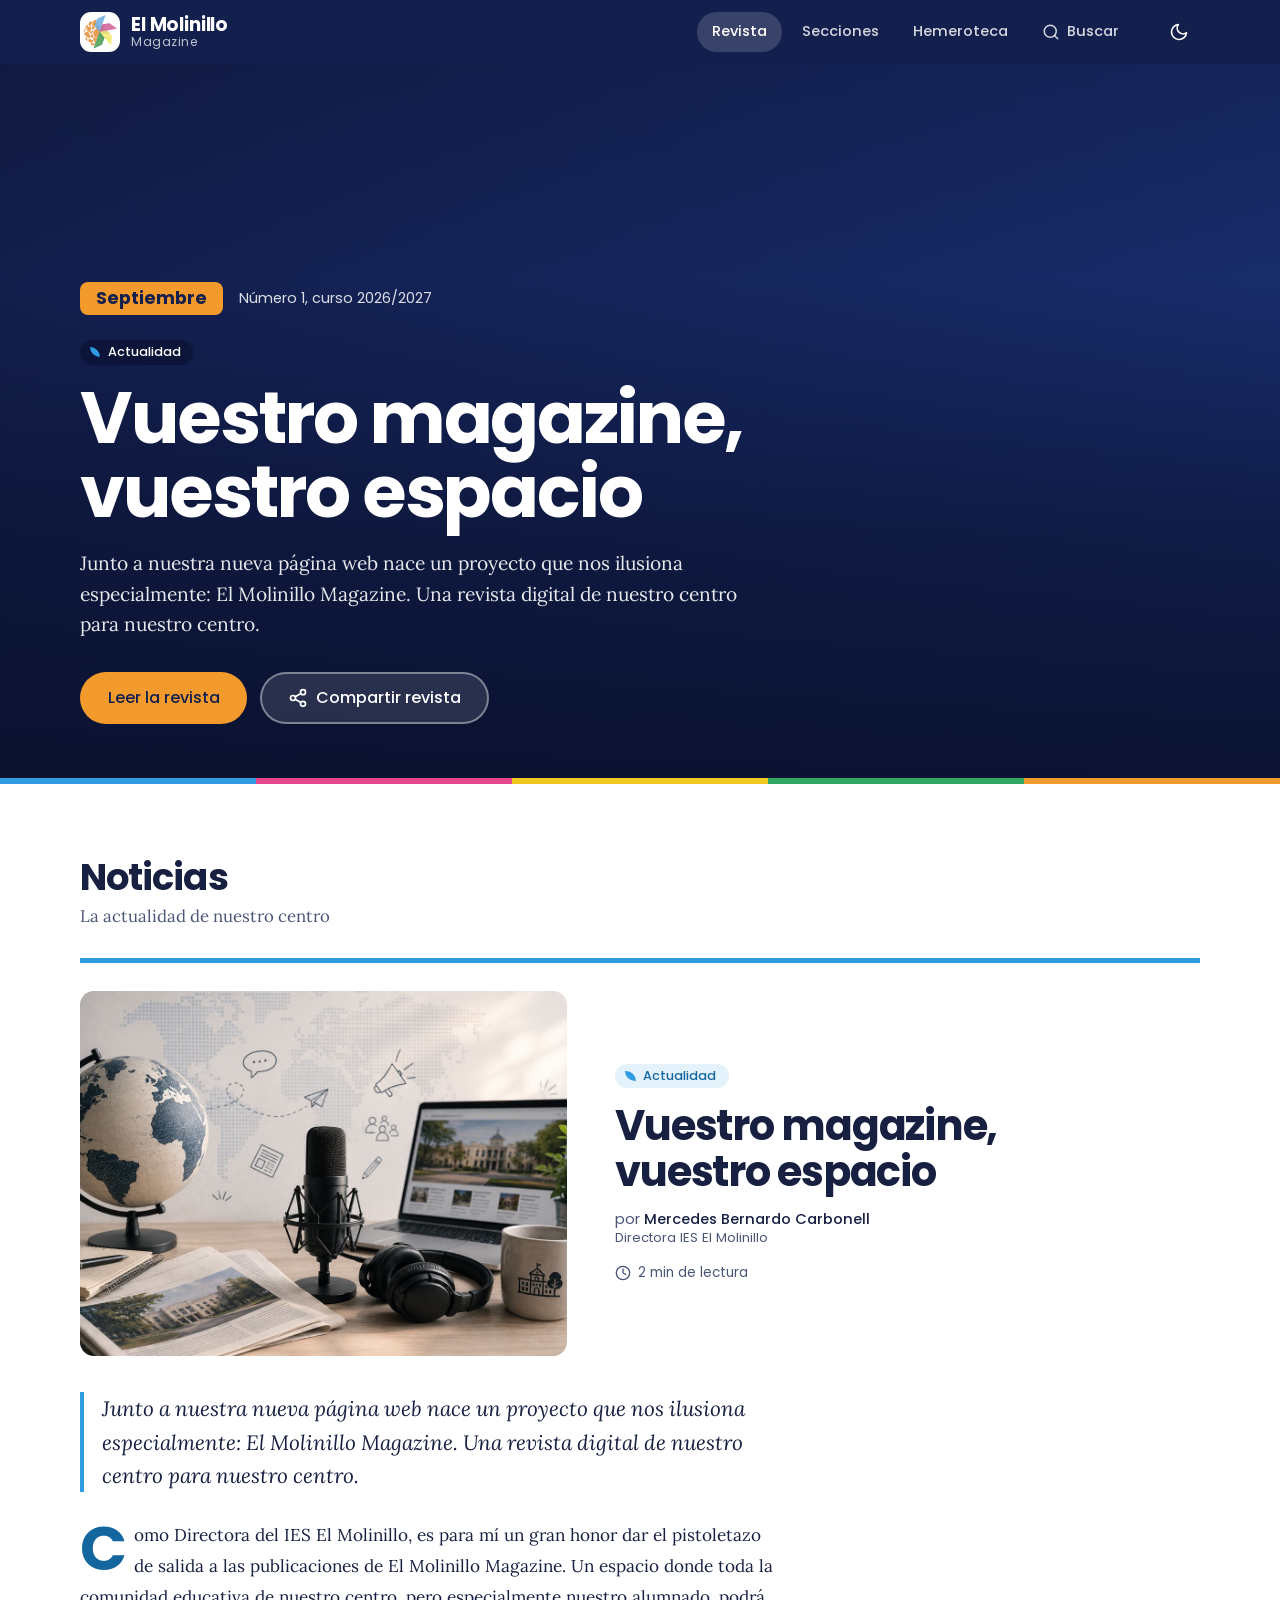
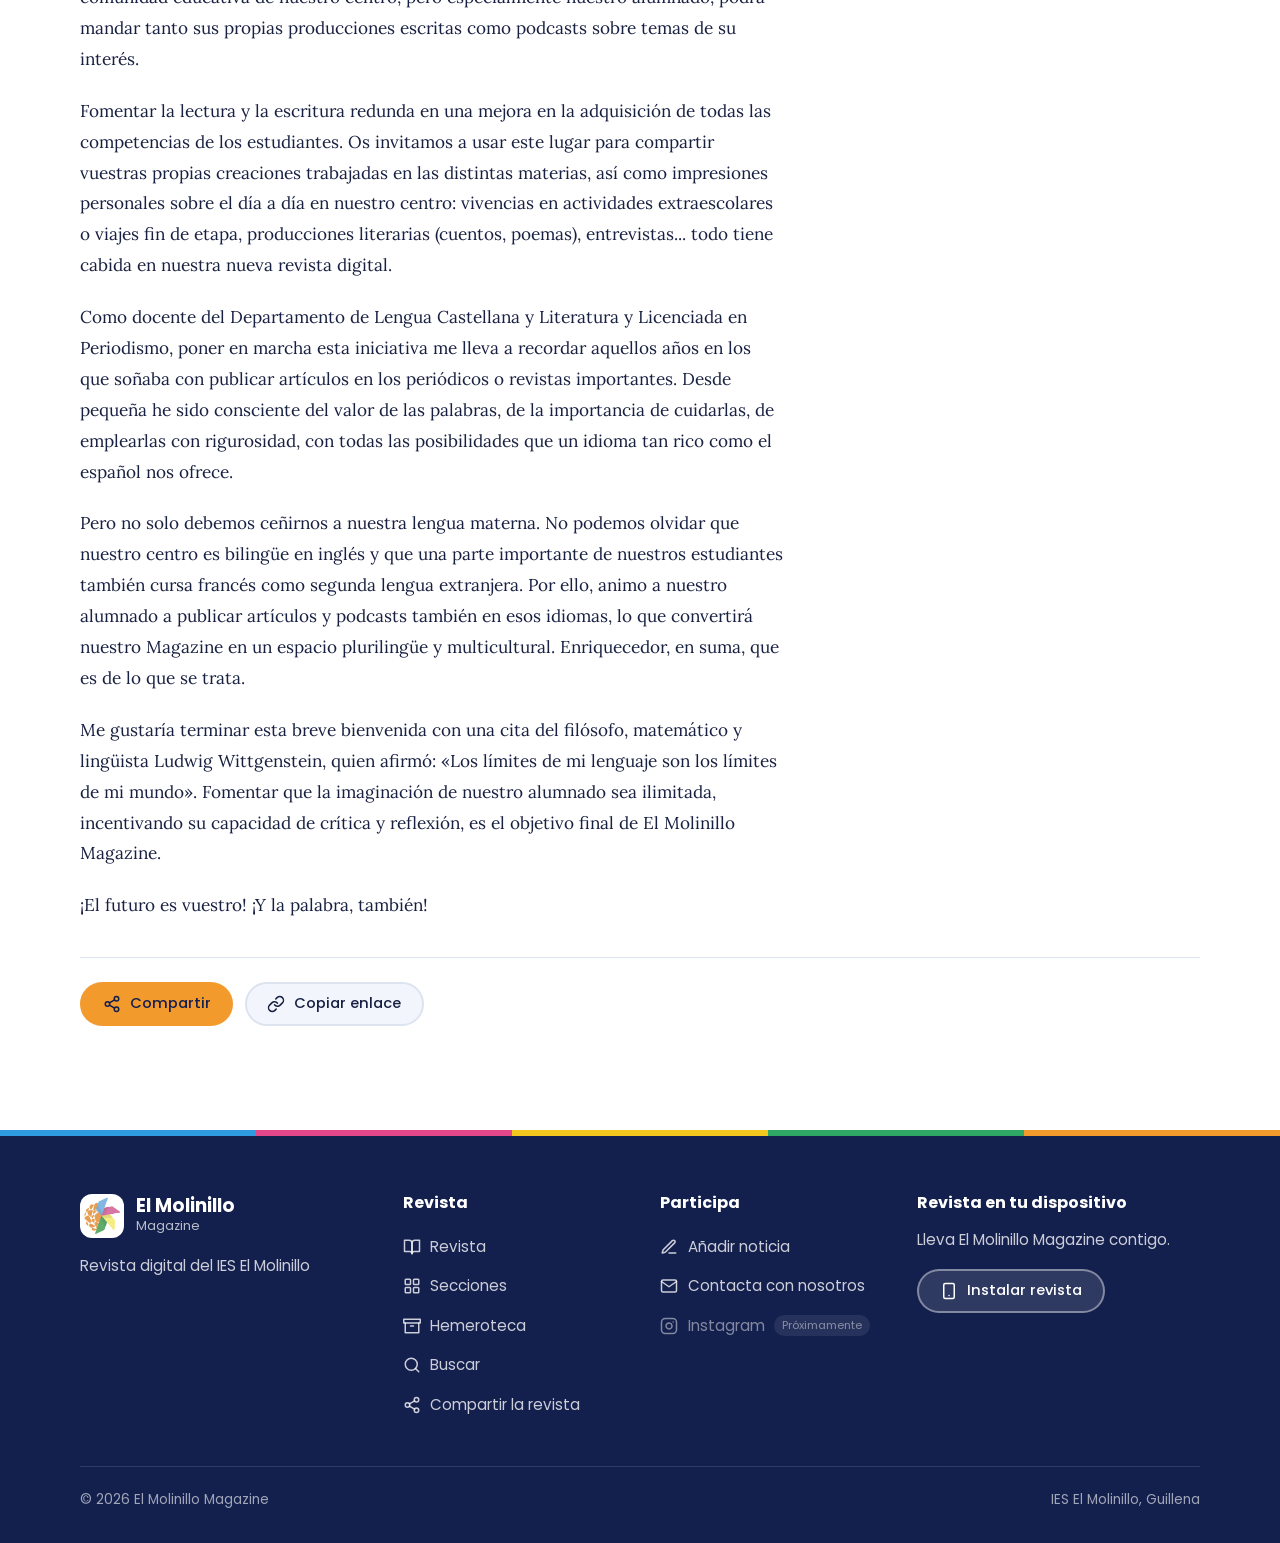
==== commit a7a02fd6: "Add files via upload" ====
--- a/index.html
+++ b/index.html
@@ -251,6 +251,7 @@
     <script src="js/vistas.js"></script>
     <script src="js/buscador.js"></script>
 
+    <script src="js/compartir.js"></script>
     <script src="js/navegacion.js"></script>
     <script src="js/app.js"></script>
 
--- a/css/styles.css
+++ b/css/styles.css
@@ -2511,6 +2511,217 @@
 }
 
 
+/* Menú de compartir (historia de Instagram, WhatsApp...) */
+
+.hoja-caja{
+    width:min(100%, 44rem);
+    padding:1.9rem 1.7rem 1.7rem;
+}
+
+.hoja-asa{
+    display:none;
+}
+
+.hoja-caja h2{
+    margin-bottom:.2rem;
+    padding-right:2.5rem;
+}
+
+.hoja-sub{
+    margin-bottom:1.4rem;
+    font-family:var(--f-texto);
+    color:var(--texto-2);
+    display:-webkit-box;
+    -webkit-line-clamp:2;
+    -webkit-box-orient:vertical;
+    overflow:hidden;
+}
+
+.hoja-cuerpo{
+    display:grid;
+    grid-template-columns:minmax(0, 14rem) minmax(0, 1fr);
+    gap:1.6rem;
+    align-items:start;
+}
+
+.hoja-vista{
+    margin:0;
+}
+
+.hoja-vista-marco{
+    display:grid;
+    place-items:center;
+    aspect-ratio:9 / 16;
+    border-radius:18px;
+    overflow:hidden;
+    background:var(--cabecera);
+    box-shadow:0 10px 30px rgba(10,16,44,.22);
+}
+
+.hoja-vista-marco img{
+    display:block;
+    width:100%;
+    height:100%;
+    object-fit:cover;
+}
+
+.hoja-vista-error{
+    padding:1rem;
+    color:#ffffff;
+    font-size:.85rem;
+    text-align:center;
+}
+
+.hoja-vista figcaption{
+    margin-top:.5rem;
+    color:var(--texto-2);
+    font-size:.78rem;
+    text-align:center;
+}
+
+.hoja-opciones{
+    display:flex;
+    flex-direction:column;
+    gap:1rem;
+}
+
+.boton-historia{
+    width:100%;
+    background:linear-gradient(100deg, var(--rosa), var(--naranja));
+    color:#ffffff;
+    font-weight:700;
+}
+
+.boton-historia:hover{
+    filter:brightness(1.06);
+}
+
+.boton-historia:disabled{
+    opacity:.7;
+}
+
+.hoja-nota{
+    font-size:.86rem;
+    line-height:1.5;
+    color:var(--texto-2);
+}
+
+.hoja-nota strong{
+    color:var(--texto);
+}
+
+.hoja-rejilla{
+    display:grid;
+    grid-template-columns:repeat(auto-fill, minmax(4.8rem, 1fr));
+    gap:.6rem;
+    margin-top:.4rem;
+    padding-top:1.1rem;
+    border-top:1px solid var(--linea);
+}
+
+.hoja-opcion{
+    display:flex;
+    flex-direction:column;
+    align-items:center;
+    gap:.45rem;
+    padding:.4rem .2rem;
+    border:0;
+    border-radius:14px;
+    background:transparent;
+    color:var(--texto);
+    font-size:.8rem;
+    font-weight:500;
+    text-align:center;
+    text-decoration:none;
+}
+
+.hoja-opcion:hover .hoja-opcion-icono{
+    border-color:var(--texto-2);
+}
+
+.hoja-opcion-icono{
+    display:grid;
+    place-items:center;
+    width:52px;
+    height:52px;
+    border:2px solid var(--linea);
+    border-radius:50%;
+    background:var(--fondo-2);
+    color:var(--texto);
+    transition:border-color .15s;
+}
+
+.opcion-whatsapp{
+    border-color:transparent;
+    background:#25d366;
+    color:#0b3d1f;
+}
+
+.pie-enlace-boton{
+    border:0;
+    background:transparent;
+    text-align:left;
+}
+
+.pie-enlace-boton:hover{
+    color:#ffffff;
+    text-decoration:underline;
+    text-underline-offset:3px;
+}
+
+/* En el móvil, el menú sale desde abajo */
+@media (max-width:640px){
+
+    .hoja-compartir{
+        align-items:flex-end;
+        padding:0;
+    }
+
+    .hoja-caja{
+        width:100%;
+        max-height:94vh;
+        padding:.8rem 1.15rem calc(1.2rem + env(safe-area-inset-bottom));
+        border-radius:24px 24px 0 0;
+        transform:translateY(40px);
+    }
+
+    .hoja-asa{
+        display:block;
+        width:44px;
+        height:5px;
+        margin:0 auto 1rem;
+        border-radius:999px;
+        background:var(--linea);
+    }
+
+    .hoja-caja .modal-cerrar{
+        top:.9rem;
+    }
+
+    .hoja-sub{
+        margin-bottom:1rem;
+        font-size:.92rem;
+    }
+
+    .hoja-cuerpo{
+        grid-template-columns:1fr;
+        gap:1rem;
+    }
+
+    .hoja-vista-marco{
+        width:auto;
+        height:min(34vh, 19rem);
+        margin-inline:auto;
+        border-radius:14px;
+    }
+
+    .hoja-rejilla{
+        grid-template-columns:repeat(4, 1fr);
+    }
+
+}
+
+
 /* Avisos */
 
 #avisos{
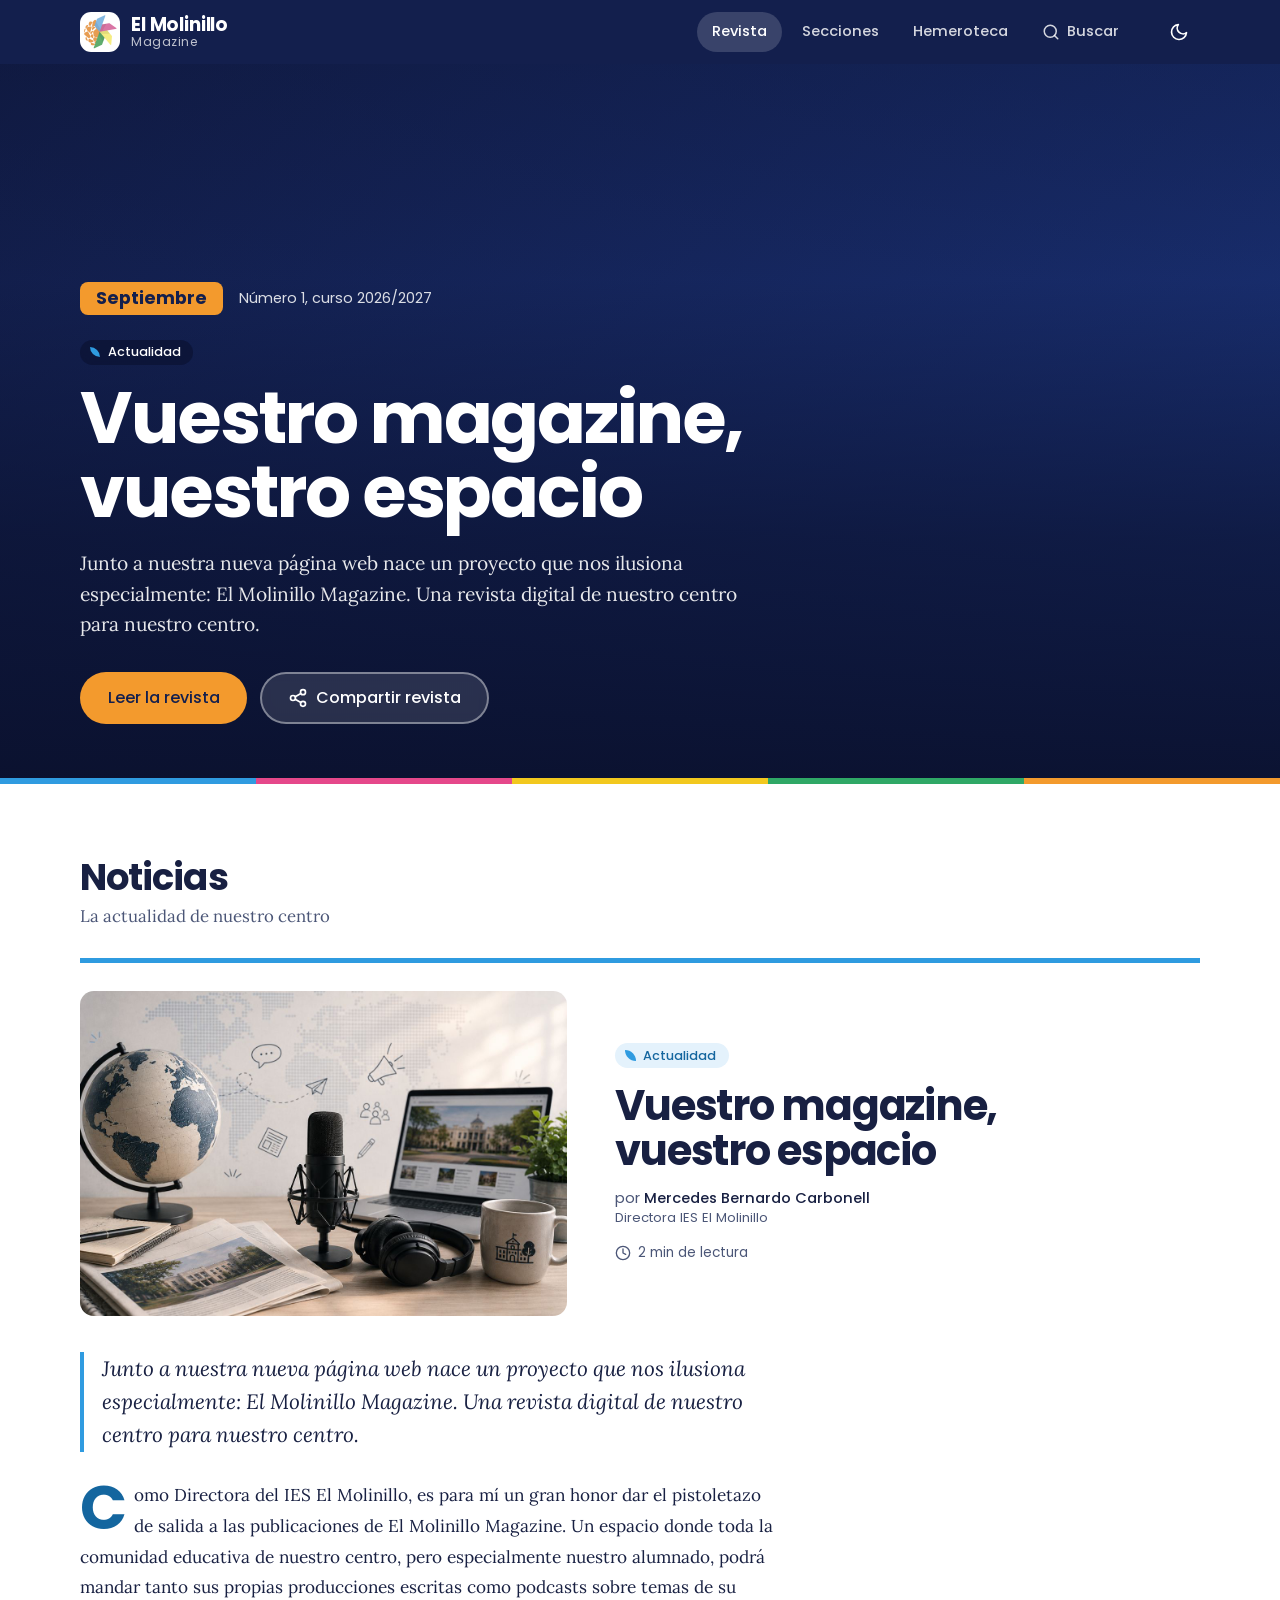
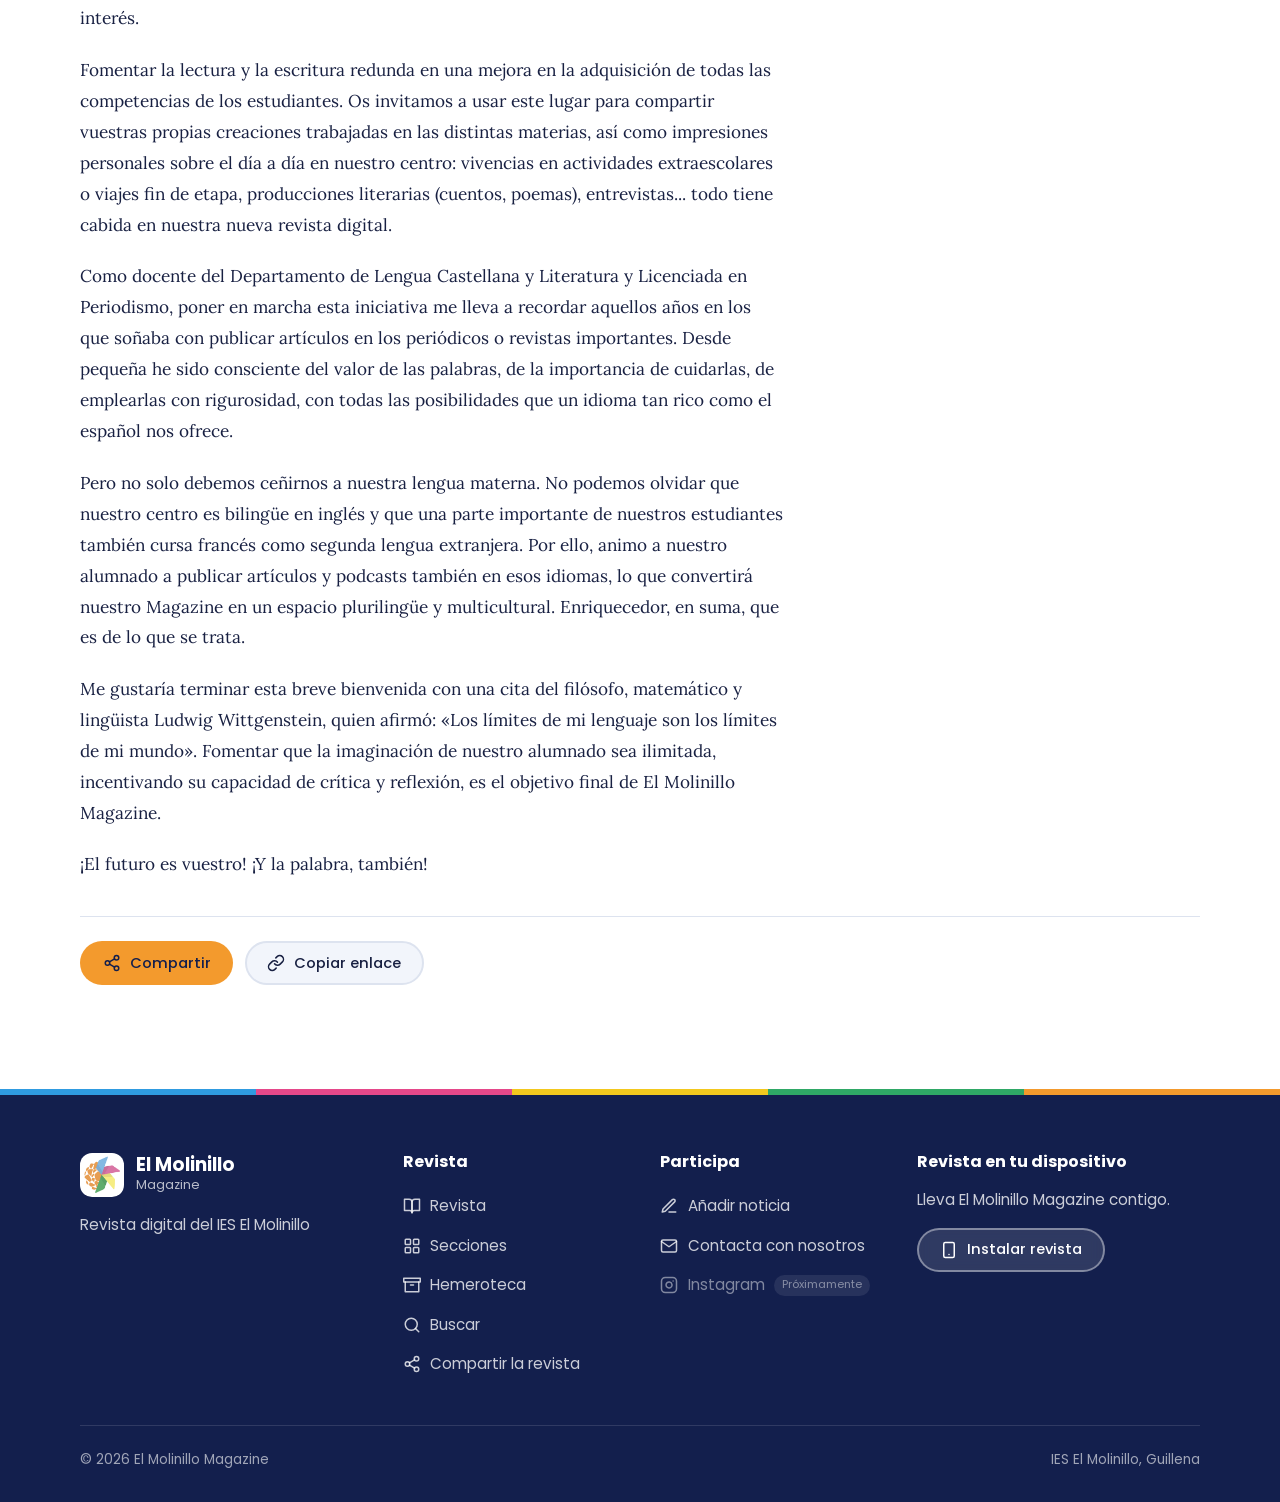
==== commit 04464549: "Update index.html" ====
--- a/index.html
+++ b/index.html
@@ -4,7 +4,7 @@
 <head>
 
     <meta charset="UTF-8">
-    <meta name="viewport" content="width=device-width, initial-scale=1, viewport-fit=cover">
+    <meta name="viewport" content="width=device-width, initial-scale=1, maximum-scale=1, user-scalable=no, viewport-fit=cover">
 
     <title>El Molinillo Magazine</title>
 
--- a/css/styles.css
+++ b/css/styles.css
@@ -236,6 +236,7 @@
 
 html{
     -webkit-text-size-adjust:100%;
+    overflow-x:hidden;
 }
 
 @media (prefers-reduced-motion:no-preference){
@@ -255,6 +256,7 @@
     line-height:1.6;
     -webkit-font-smoothing:antialiased;
     text-rendering:optimizeLegibility;
+    overflow-x:hidden;
 }
 
 body.sin-scroll{
@@ -959,7 +961,6 @@
 }
 
 .destacada-foto{
-    aspect-ratio:4 / 3;
     border-radius:12px;
     background:var(--fondo-2);
     overflow:hidden;
@@ -967,8 +968,8 @@
 
 .destacada-foto img{
     width:100%;
-    height:100%;
-    object-fit:cover;
+    height:auto;
+    display:block;
     transition:transform .5s ease;
 }
 
@@ -1014,28 +1015,9 @@
 @media (max-width:760px){
 
     .destacadas{
-        display:flex;
-        overflow-x:auto;
-        gap:1rem;
-        margin-inline:calc(var(--gutter) * -1);
-        padding-inline:var(--gutter);
-        padding-bottom:.5rem;
-        scroll-snap-type:x mandatory;
-        scroll-padding-inline:var(--gutter);
-        scrollbar-width:none;
-    }
-
-    .destacadas::-webkit-scrollbar{
-        display:none;
-    }
-
-    .destacada{
-        flex:0 0 80%;
-        scroll-snap-align:start;
-    }
-
-    .destacadas-una .destacada{
-        flex-basis:100%;
+        display:grid;
+        grid-template-columns:1fr;
+        gap:1.5rem;
     }
 
 }
@@ -1079,7 +1061,6 @@
 .articulo-foto{
     display:block;
     width:100%;
-    aspect-ratio:4 / 3;
     padding:0;
     border:0;
     border-radius:14px;
@@ -1090,8 +1071,8 @@
 
 .articulo-foto img{
     width:100%;
-    height:100%;
-    object-fit:cover;
+    height:auto;
+    display:block;
 }
 
 .articulo-datos{
@@ -1188,7 +1169,7 @@
     }
 
     .articulo-foto{
-        aspect-ratio:16 / 10;
+        /* imagen completa, sin recorte */
     }
 
 }
@@ -1383,49 +1364,22 @@
 }
 
 
-/* Audio de un podcast */
-
-.podcast-player-wrapper{
-    position:relative;
-    height:80px;
+/* Audio de un podcast (iframe de Google Drive) */
+.podcast-reproductor{
     max-width:var(--ancho-lectura);
+    margin-inline:auto;
     border-radius:14px;
-    background:var(--fondo-2);
     overflow:hidden;
-}
-
-.podcast-player{
-    position:absolute;
-    inset:0;
+    background:#282828;
+}
+.podcast-reproductor + .podcast-reproductor{
+    margin-top:.75rem;
+}
+.podcast-iframe-player{
+    display:block;
     width:100%;
-    height:80px;
+    height:200px;
     border:0;
-    opacity:0;
-    transition:opacity .25s ease;
-}
-
-.podcast-player-wrapper.cargado .podcast-player{
-    opacity:1;
-}
-
-.podcast-player-wrapper.cargado .podcast-player-cargando{
-    display:none;
-}
-
-.podcast-player-cargando{
-    position:absolute;
-    inset:0;
-    z-index:1;
-    display:flex;
-    align-items:center;
-    justify-content:center;
-    gap:.7rem;
-    font-size:.9rem;
-    color:var(--texto-2);
-}
-
-.podcast-player-wrapper + .podcast-player-wrapper{
-    margin-top:.75rem;
 }
 
 .boton-escuchar-movil{
@@ -1434,13 +1388,8 @@
 
 @media (max-width:700px){
 
-    .podcast-player-wrapper{
-        display:none;
-    }
-
-    .boton-escuchar-movil{
-        display:inline-flex;
-        width:100%;
+    .podcast-iframe-player{
+        height:152px;
     }
 
 }
@@ -1816,7 +1765,6 @@
 .lectura-foto{
     display:block;
     width:100%;
-    aspect-ratio:16 / 10;
     margin-block:1.75rem 2rem;
     padding:0;
     border:0;
@@ -1831,8 +1779,8 @@
 
 .lectura-foto img{
     width:100%;
-    height:100%;
-    object-fit:cover;
+    height:auto;
+    display:block;
 }
 
 .lectura .entradilla,
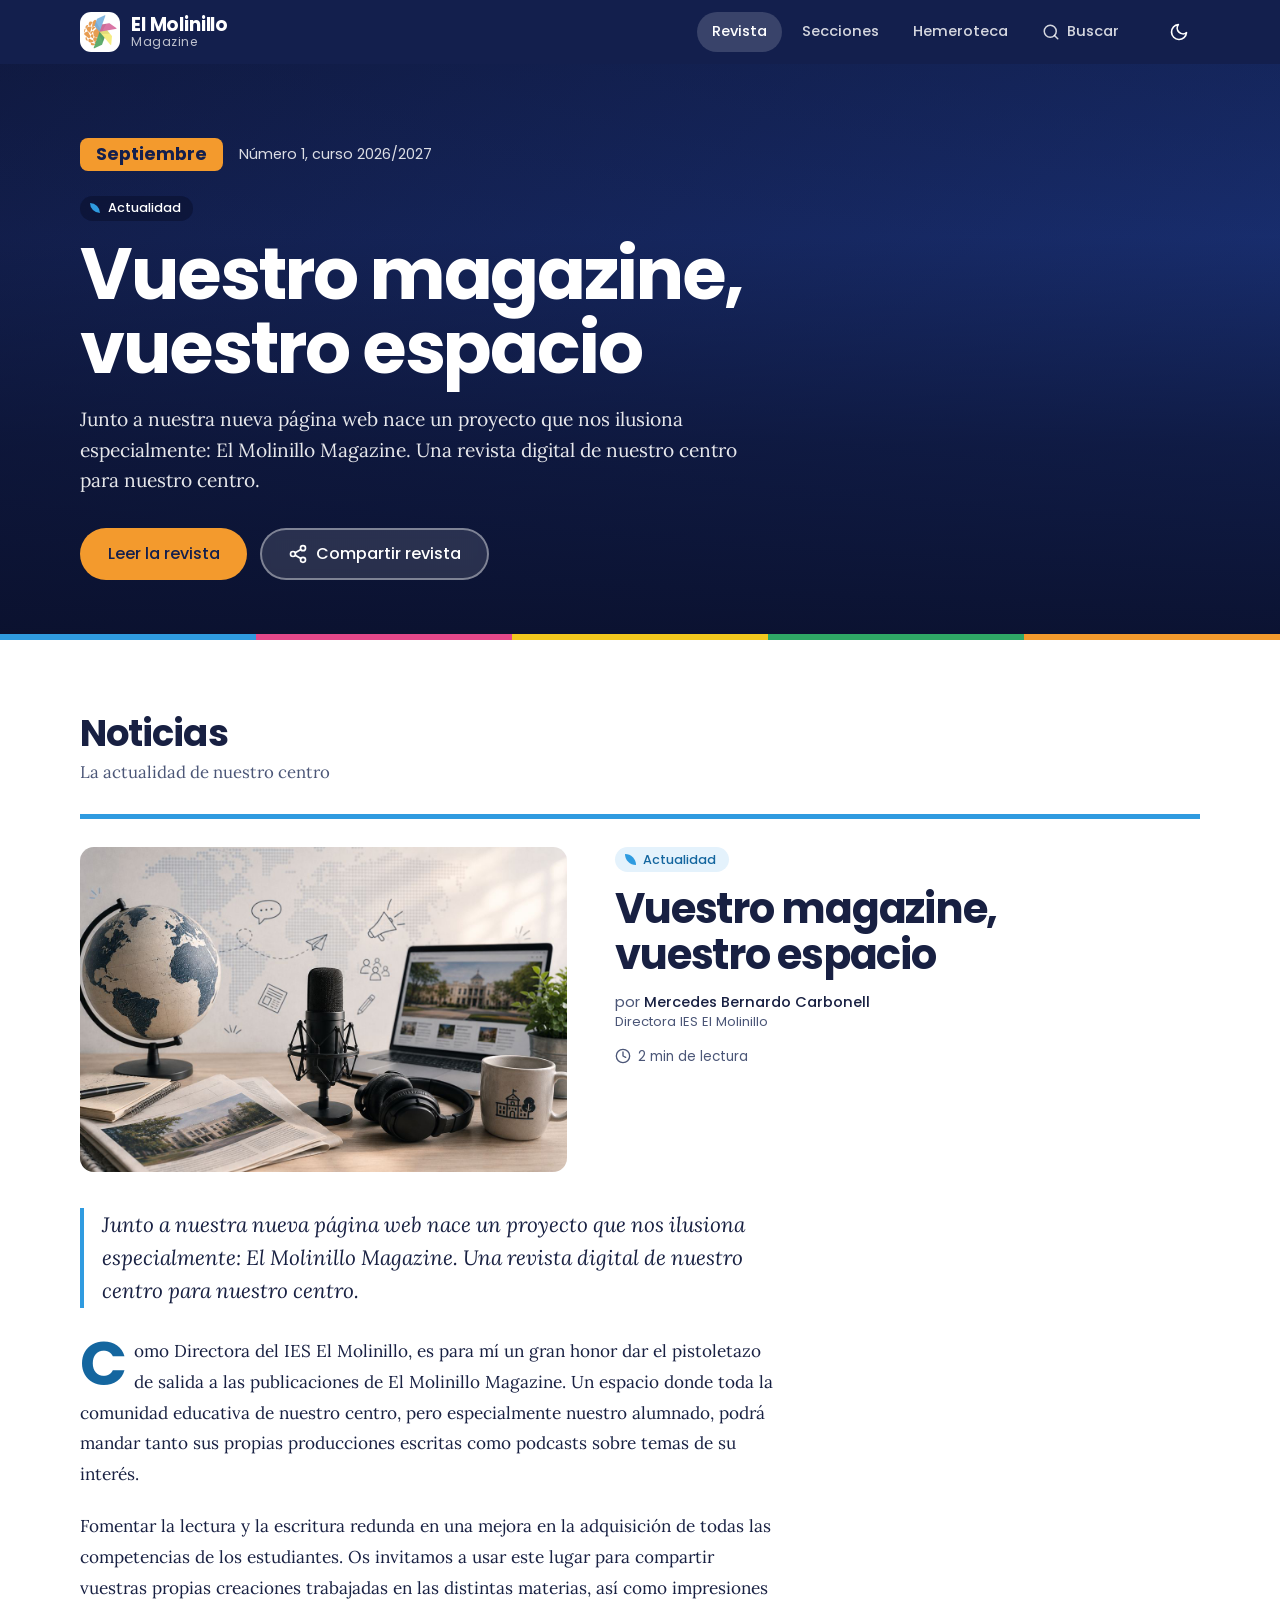
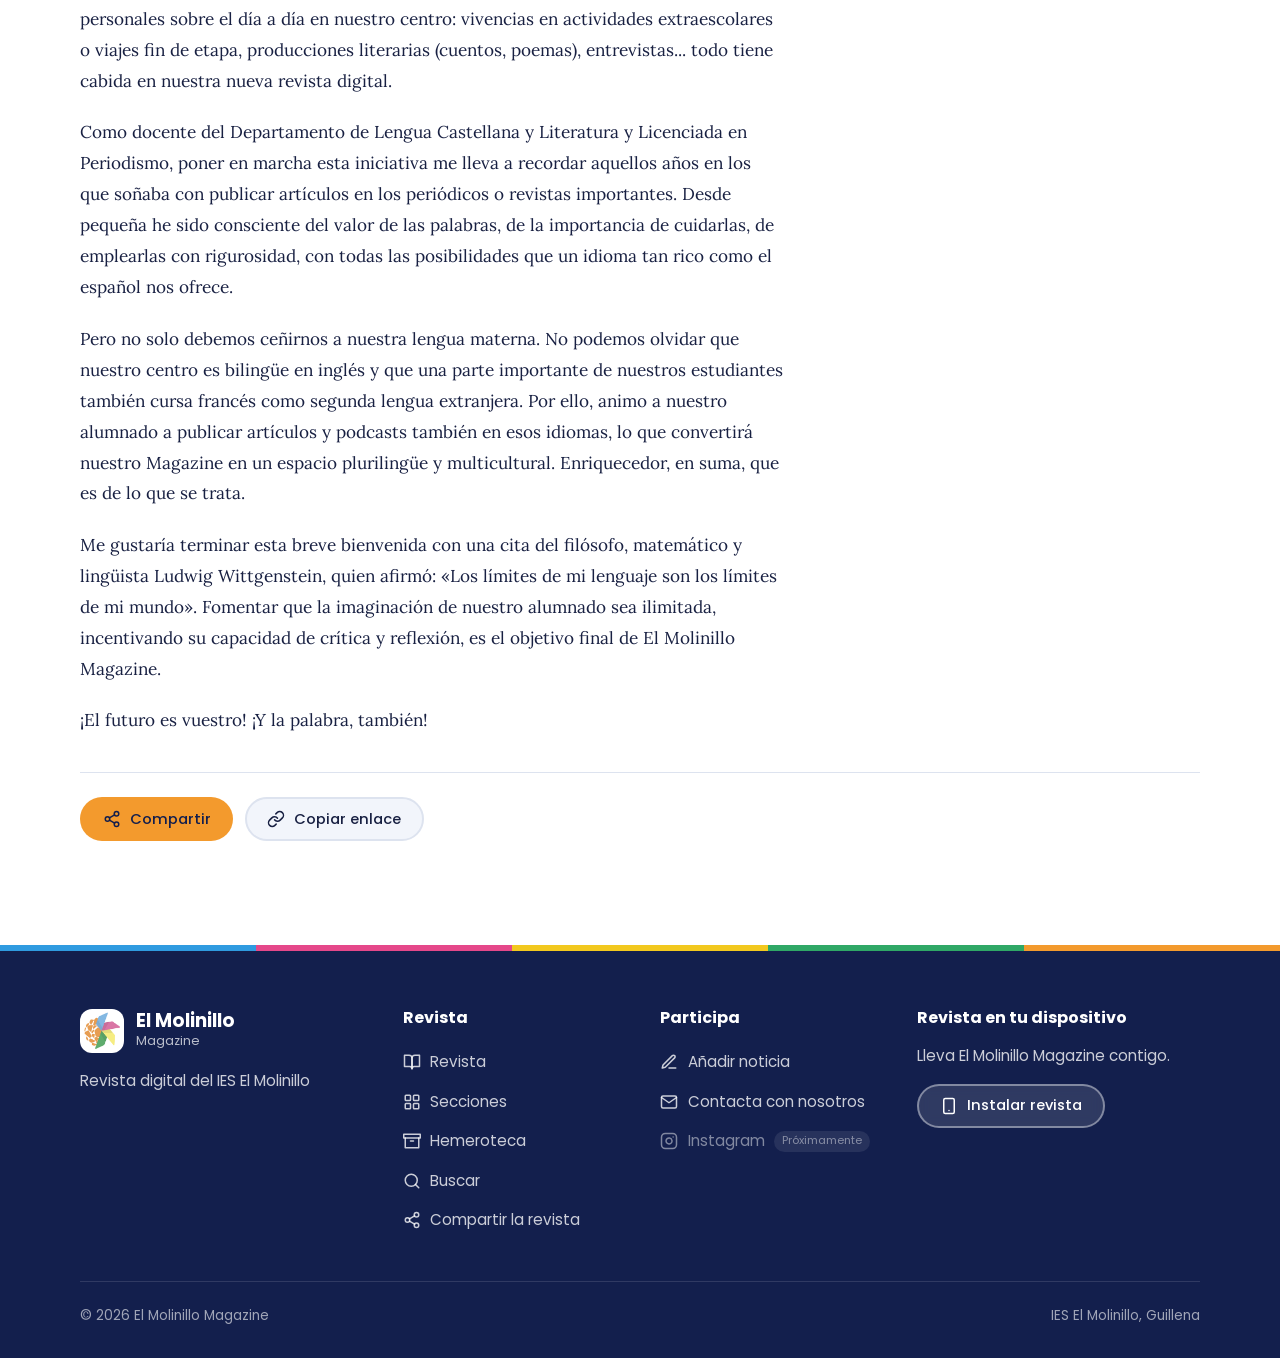
==== commit e00d6423: "Update index.html" ====
--- a/index.html
+++ b/index.html
@@ -41,7 +41,7 @@
         }
     </script>
 
-    <link rel="stylesheet" href="css/styles.css">
+    <link rel="stylesheet" href="css/styles.css?v=20261103">
 
     <!-- Notificaciones de nuevas ediciones (OneSignal) -->
     <!-- El SDK de OneSignal ya NO se carga aquí en el head: se carga
--- a/css/styles.css
+++ b/css/styles.css
@@ -785,21 +785,20 @@
 .hero{
     position:relative;
     isolation:isolate;
-    display:flex;
-    align-items:flex-end;
-    min-height:min(80svh, 46rem);
+    display:grid;
+    min-height:min(65svh, 36rem);
     background:linear-gradient(135deg, #131f4d, #1e3a8a);
     color:#ffffff;
     overflow:hidden;
 }
 
 .hero-img{
-    position:absolute;
-    inset:0;
+    grid-area:1 / 1;
+    width:100%;
+    height:auto;
+    display:block;
+    align-self:center;
     z-index:-2;
-    width:100%;
-    height:100%;
-    object-fit:cover;
 }
 
 .hero-velo{
@@ -817,6 +816,8 @@
 }
 
 .hero-contenido{
+    grid-area:1 / 1;
+    align-self:end;
     padding-block:4rem 3.75rem;
 }
 
@@ -899,7 +900,7 @@
 @media (max-width:760px){
 
     .hero{
-        min-height:min(78svh, 40rem);
+        min-height:min(55svh, 32rem);
     }
 
     .hero-contenido{
@@ -970,6 +971,7 @@
     width:100%;
     height:auto;
     display:block;
+    border-radius:12px;
     transition:transform .5s ease;
 }
 
@@ -1007,7 +1009,7 @@
         display:grid;
         grid-template-columns:minmax(0,1.15fr) minmax(0,1fr);
         gap:2rem;
-        align-items:center;
+        align-items:start;
     }
 
 }
@@ -1055,7 +1057,7 @@
     display:grid;
     grid-template-columns:minmax(0,5fr) minmax(0,6fr);
     gap:clamp(1.5rem, 4vw, 3rem);
-    align-items:center;
+    align-items:start;
 }
 
 .articulo-foto{
@@ -1063,9 +1065,7 @@
     width:100%;
     padding:0;
     border:0;
-    border-radius:14px;
-    background:var(--fondo-2);
-    overflow:hidden;
+    background:transparent;
     cursor:zoom-in;
 }
 
@@ -1073,6 +1073,7 @@
     width:100%;
     height:auto;
     display:block;
+    border-radius:14px;
 }
 
 .articulo-datos{
@@ -1768,9 +1769,7 @@
     margin-block:1.75rem 2rem;
     padding:0;
     border:0;
-    border-radius:16px;
-    background:var(--fondo-2);
-    overflow:hidden;
+    background:transparent;
 }
 
 button.lectura-foto{
@@ -1781,6 +1780,7 @@
     width:100%;
     height:auto;
     display:block;
+    border-radius:16px;
 }
 
 .lectura .entradilla,
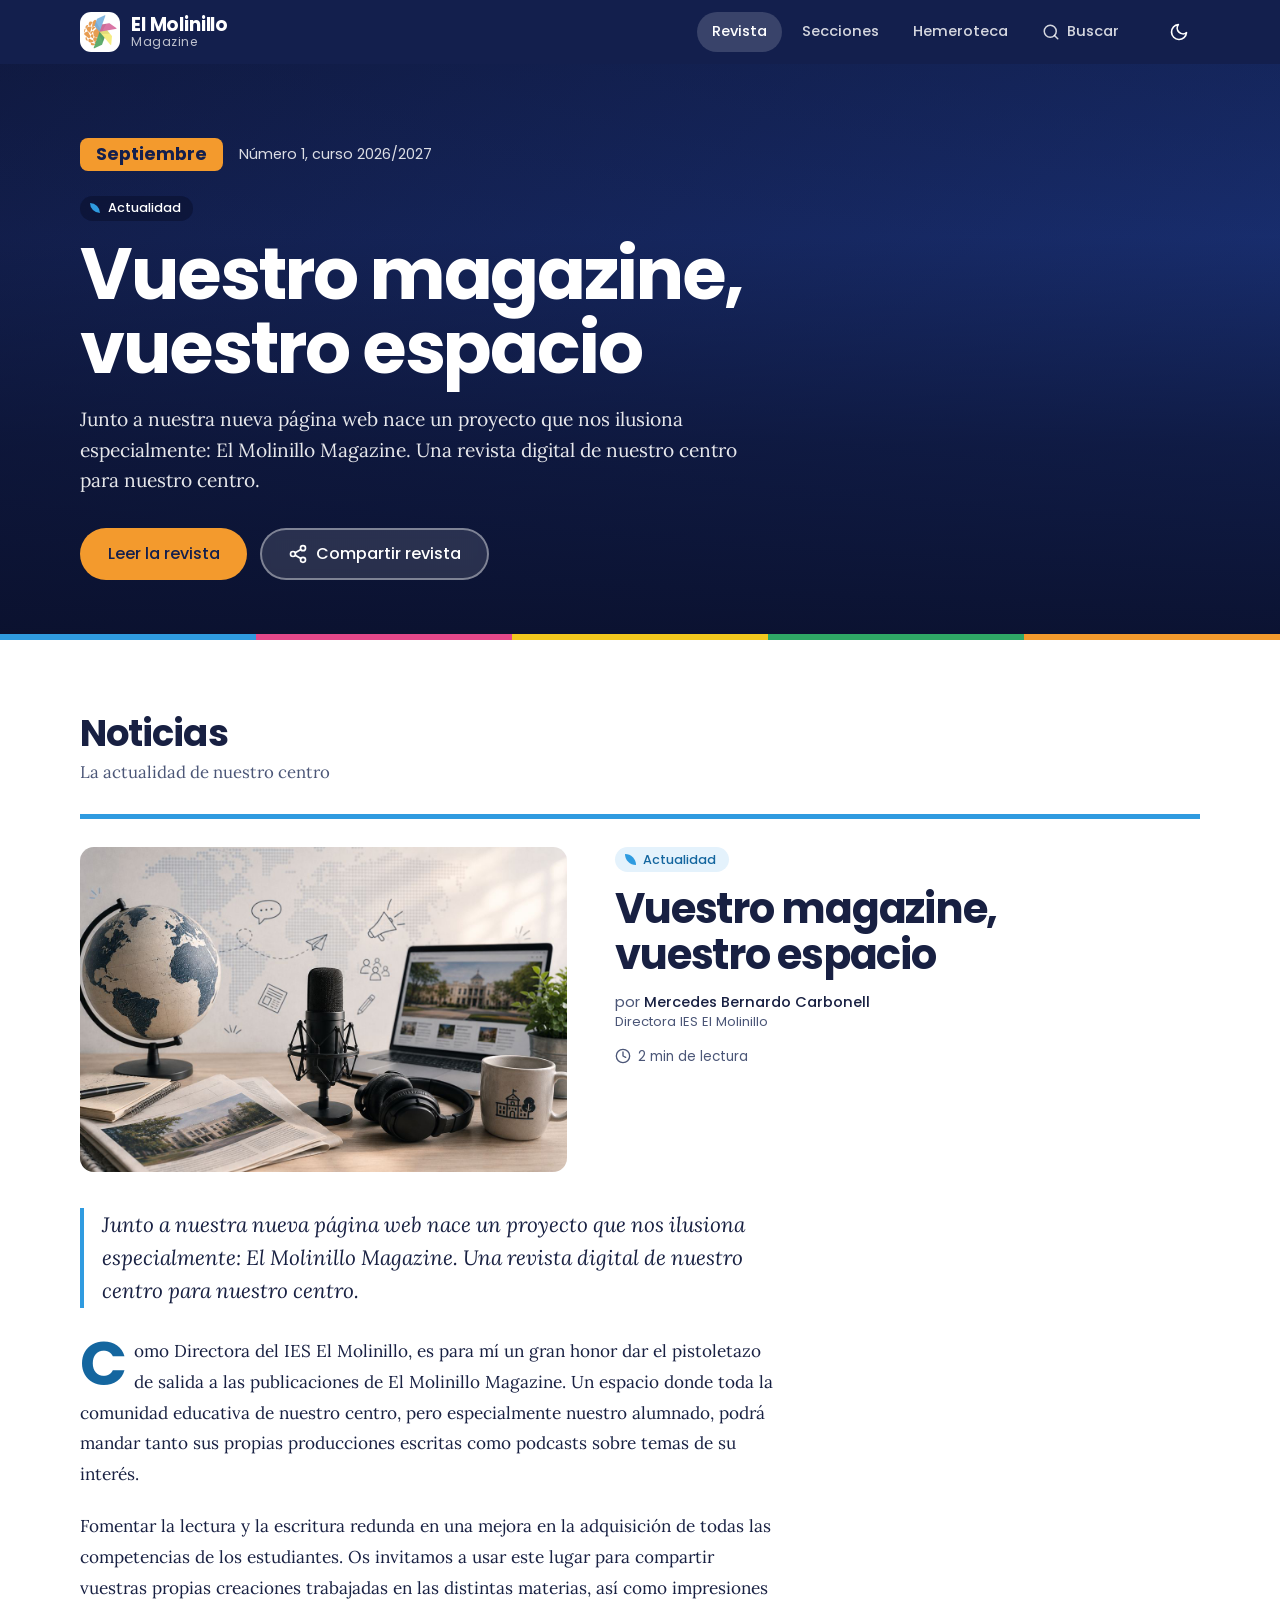
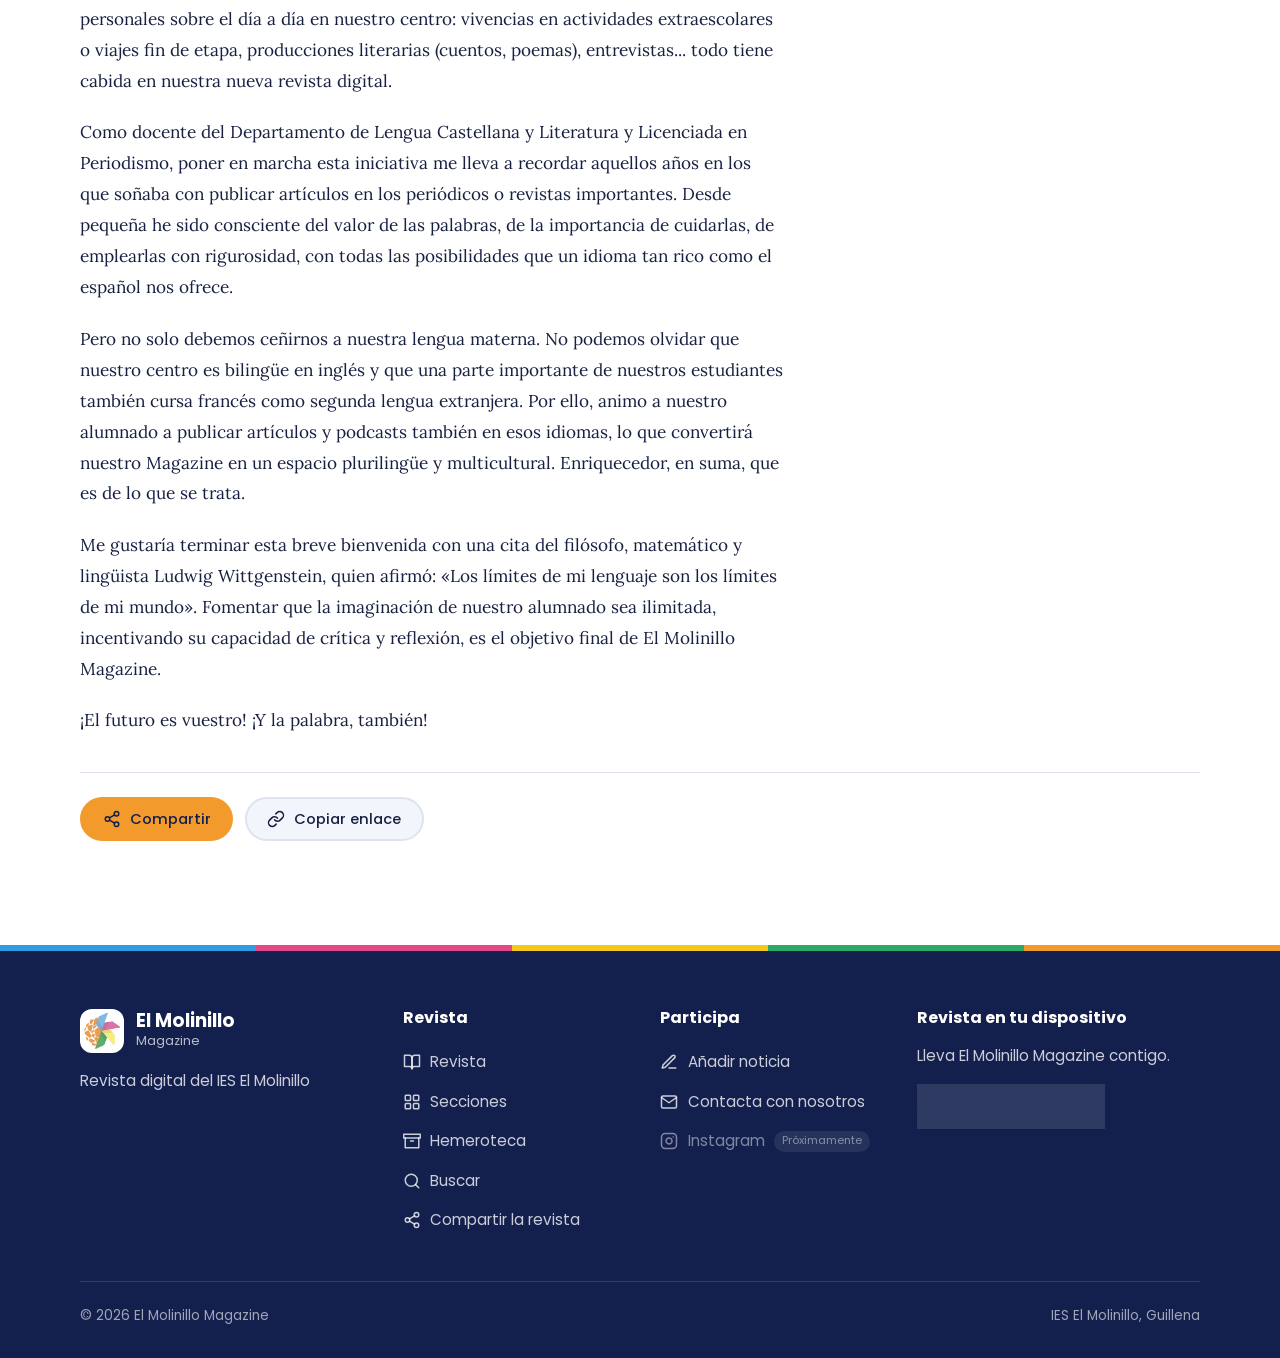
==== commit d88edea7: "Update index.html" ====
--- a/index.html
+++ b/index.html
@@ -41,7 +41,7 @@
         }
     </script>
 
-    <link rel="stylesheet" href="css/styles.css?v=20261103">
+    <link rel="stylesheet" href="css/styles.css?v=20261103b">
 
     <!-- Notificaciones de nuevas ediciones (OneSignal) -->
     <!-- El SDK de OneSignal ya NO se carga aquí en el head: se carga
--- a/css/styles.css
+++ b/css/styles.css
@@ -1063,17 +1063,21 @@
 .articulo-foto{
     display:block;
     width:100%;
+    min-width:0;
     padding:0;
     border:0;
     background:transparent;
     cursor:zoom-in;
+    border-radius:14px;
+    overflow:hidden;
+    -webkit-appearance:none;
+    appearance:none;
 }
 
 .articulo-foto img{
     width:100%;
     height:auto;
     display:block;
-    border-radius:14px;
 }
 
 .articulo-datos{
@@ -1170,7 +1174,7 @@
     }
 
     .articulo-foto{
-        /* imagen completa, sin recorte */
+        border-radius:12px;
     }
 
 }
@@ -1766,10 +1770,15 @@
 .lectura-foto{
     display:block;
     width:100%;
+    min-width:0;
     margin-block:1.75rem 2rem;
     padding:0;
     border:0;
     background:transparent;
+    border-radius:16px;
+    overflow:hidden;
+    -webkit-appearance:none;
+    appearance:none;
 }
 
 button.lectura-foto{
@@ -1780,7 +1789,6 @@
     width:100%;
     height:auto;
     display:block;
-    border-radius:16px;
 }
 
 .lectura .entradilla,
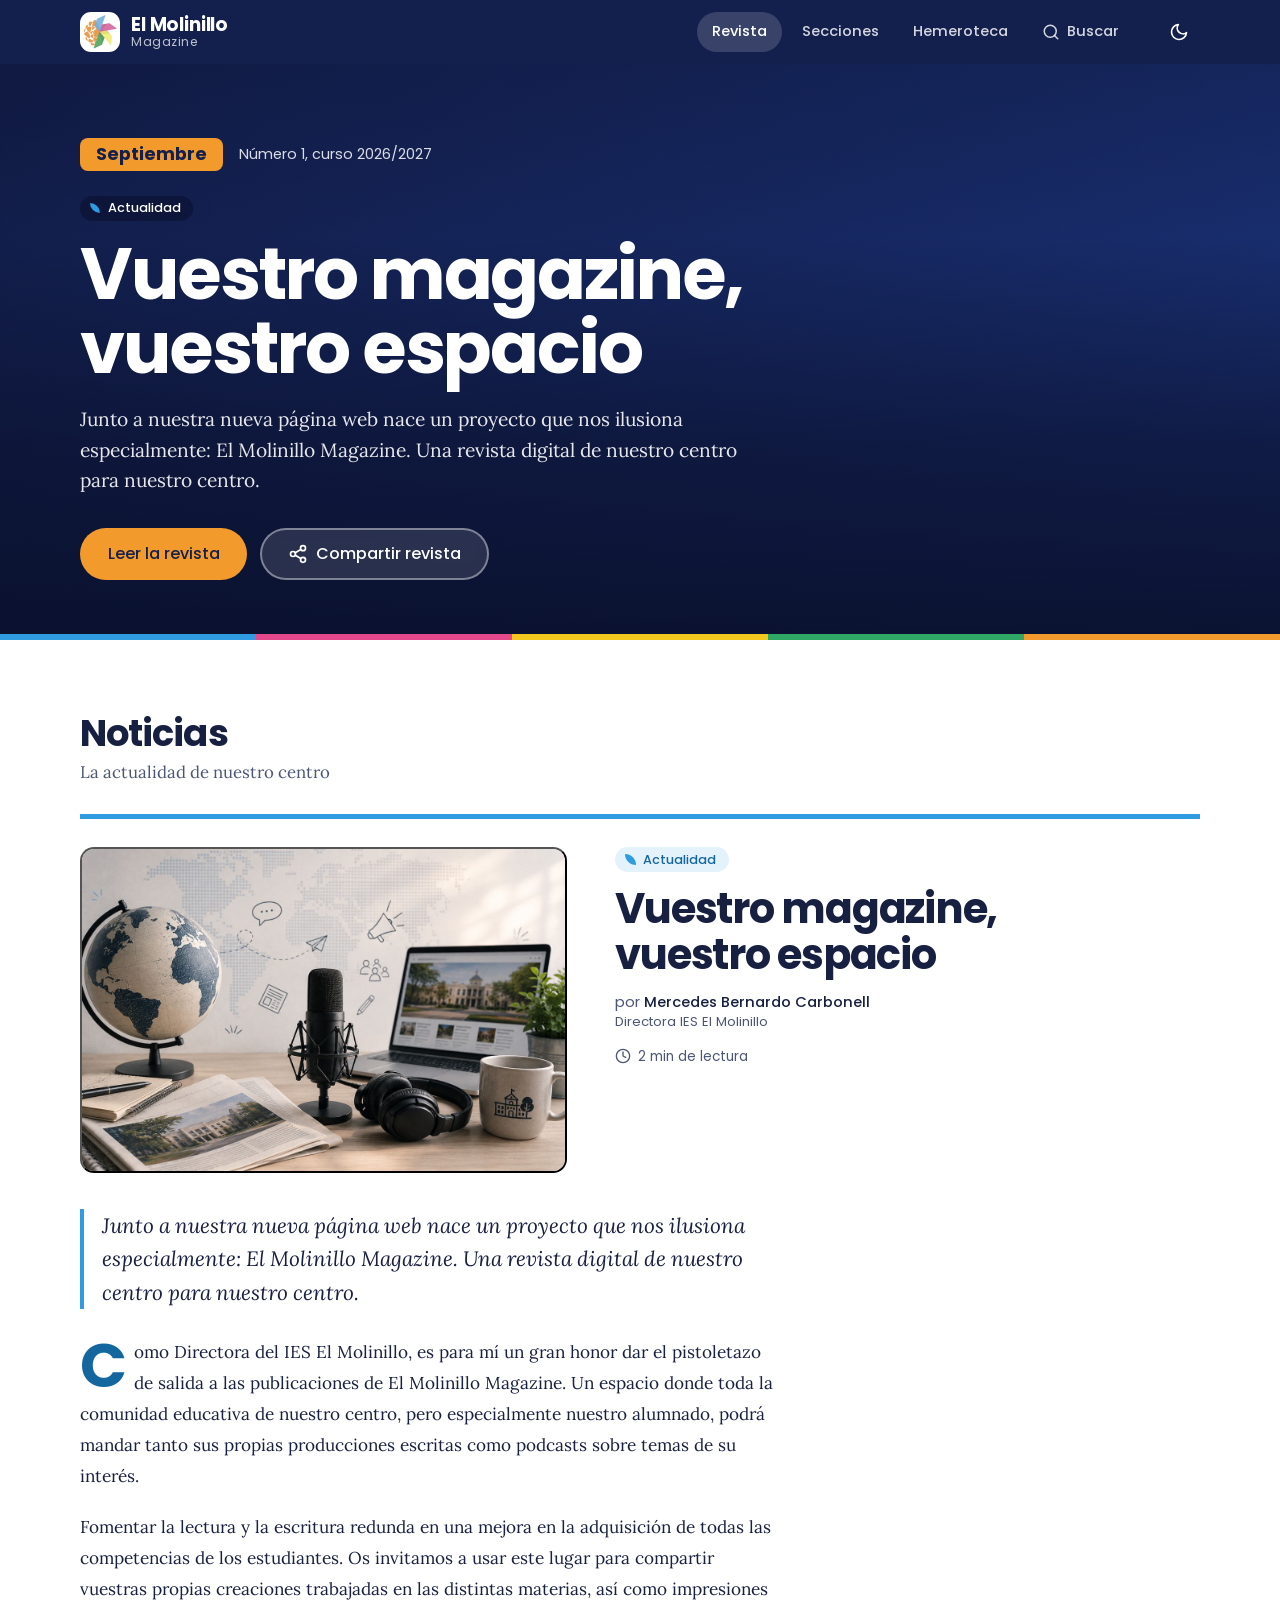
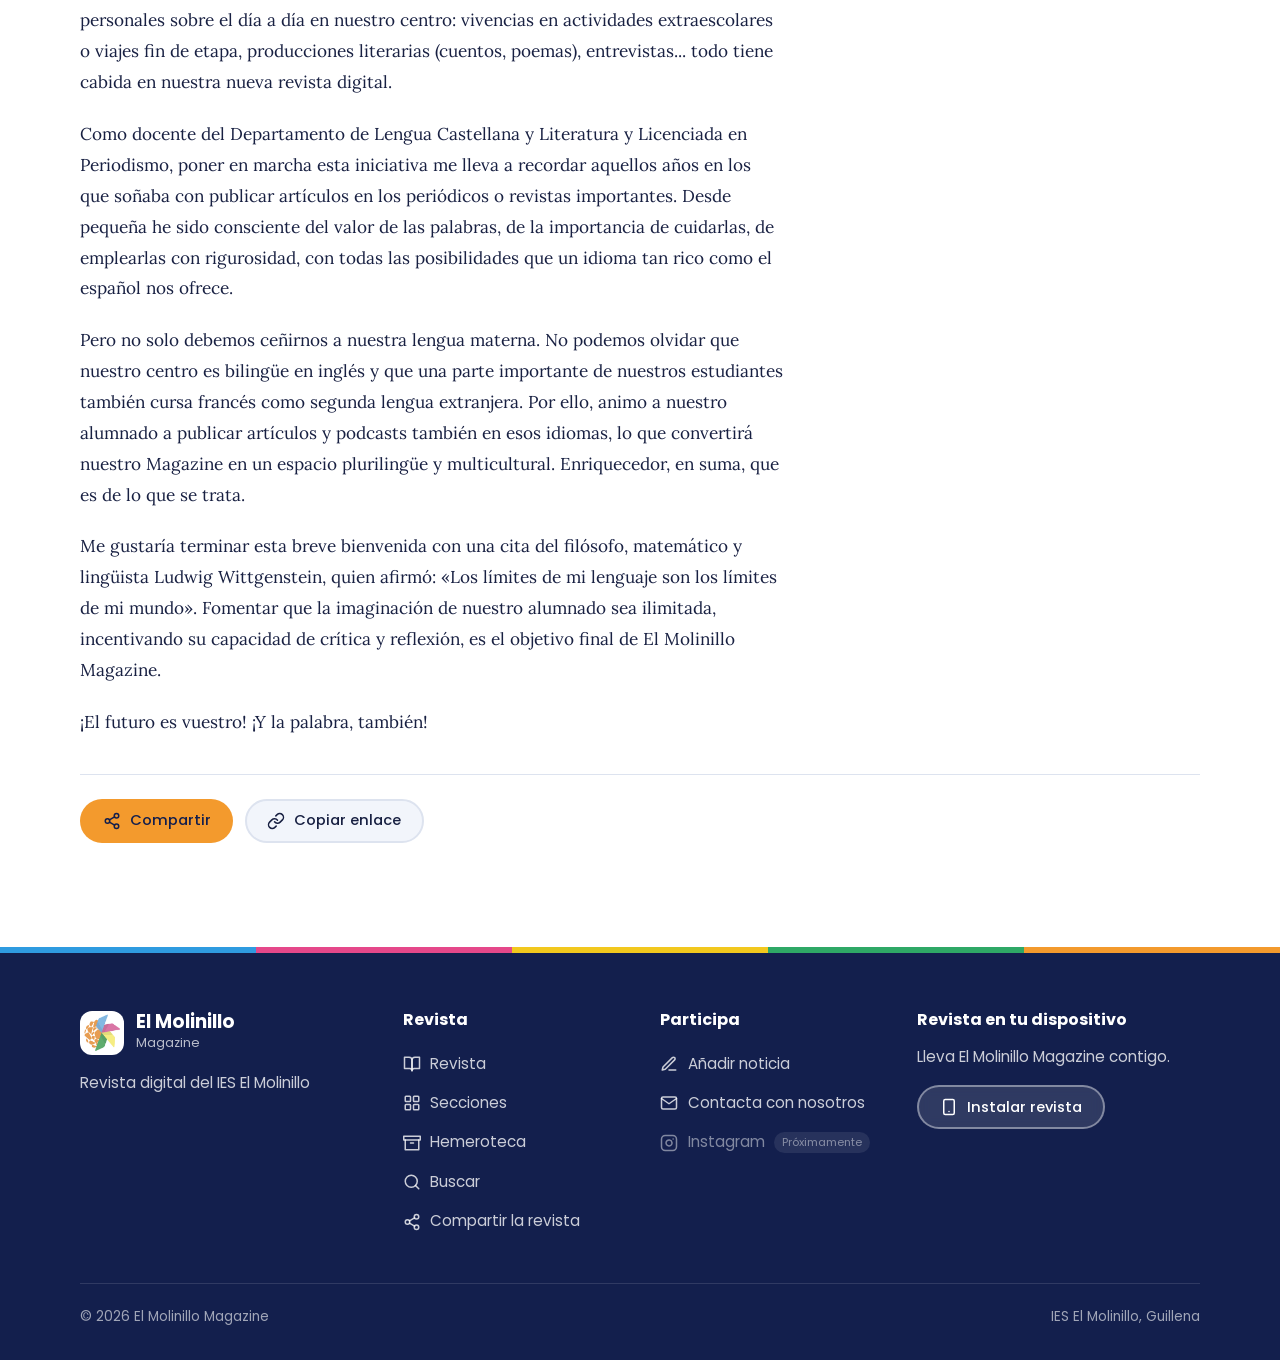
==== commit 90b37549: "Update index.html" ====
--- a/index.html
+++ b/index.html
@@ -41,7 +41,7 @@
         }
     </script>
 
-    <link rel="stylesheet" href="css/styles.css?v=20261103b">
+    <link rel="stylesheet" href="css/styles.css?v=20261103c">
 
     <!-- Notificaciones de nuevas ediciones (OneSignal) -->
     <!-- El SDK de OneSignal ya NO se carga aquí en el head: se carga
--- a/css/styles.css
+++ b/css/styles.css
@@ -1061,17 +1061,10 @@
 }
 
 .articulo-foto{
-    display:block;
-    width:100%;
-    min-width:0;
-    padding:0;
-    border:0;
-    background:transparent;
-    cursor:zoom-in;
     border-radius:14px;
     overflow:hidden;
-    -webkit-appearance:none;
-    appearance:none;
+    cursor:zoom-in;
+    min-width:0;
 }
 
 .articulo-foto img{
@@ -1768,20 +1761,13 @@
 }
 
 .lectura-foto{
-    display:block;
-    width:100%;
-    min-width:0;
     margin-block:1.75rem 2rem;
-    padding:0;
-    border:0;
-    background:transparent;
     border-radius:16px;
     overflow:hidden;
-    -webkit-appearance:none;
-    appearance:none;
-}
-
-button.lectura-foto{
+    min-width:0;
+}
+
+.lectura-foto[role="button"]{
     cursor:zoom-in;
 }
 
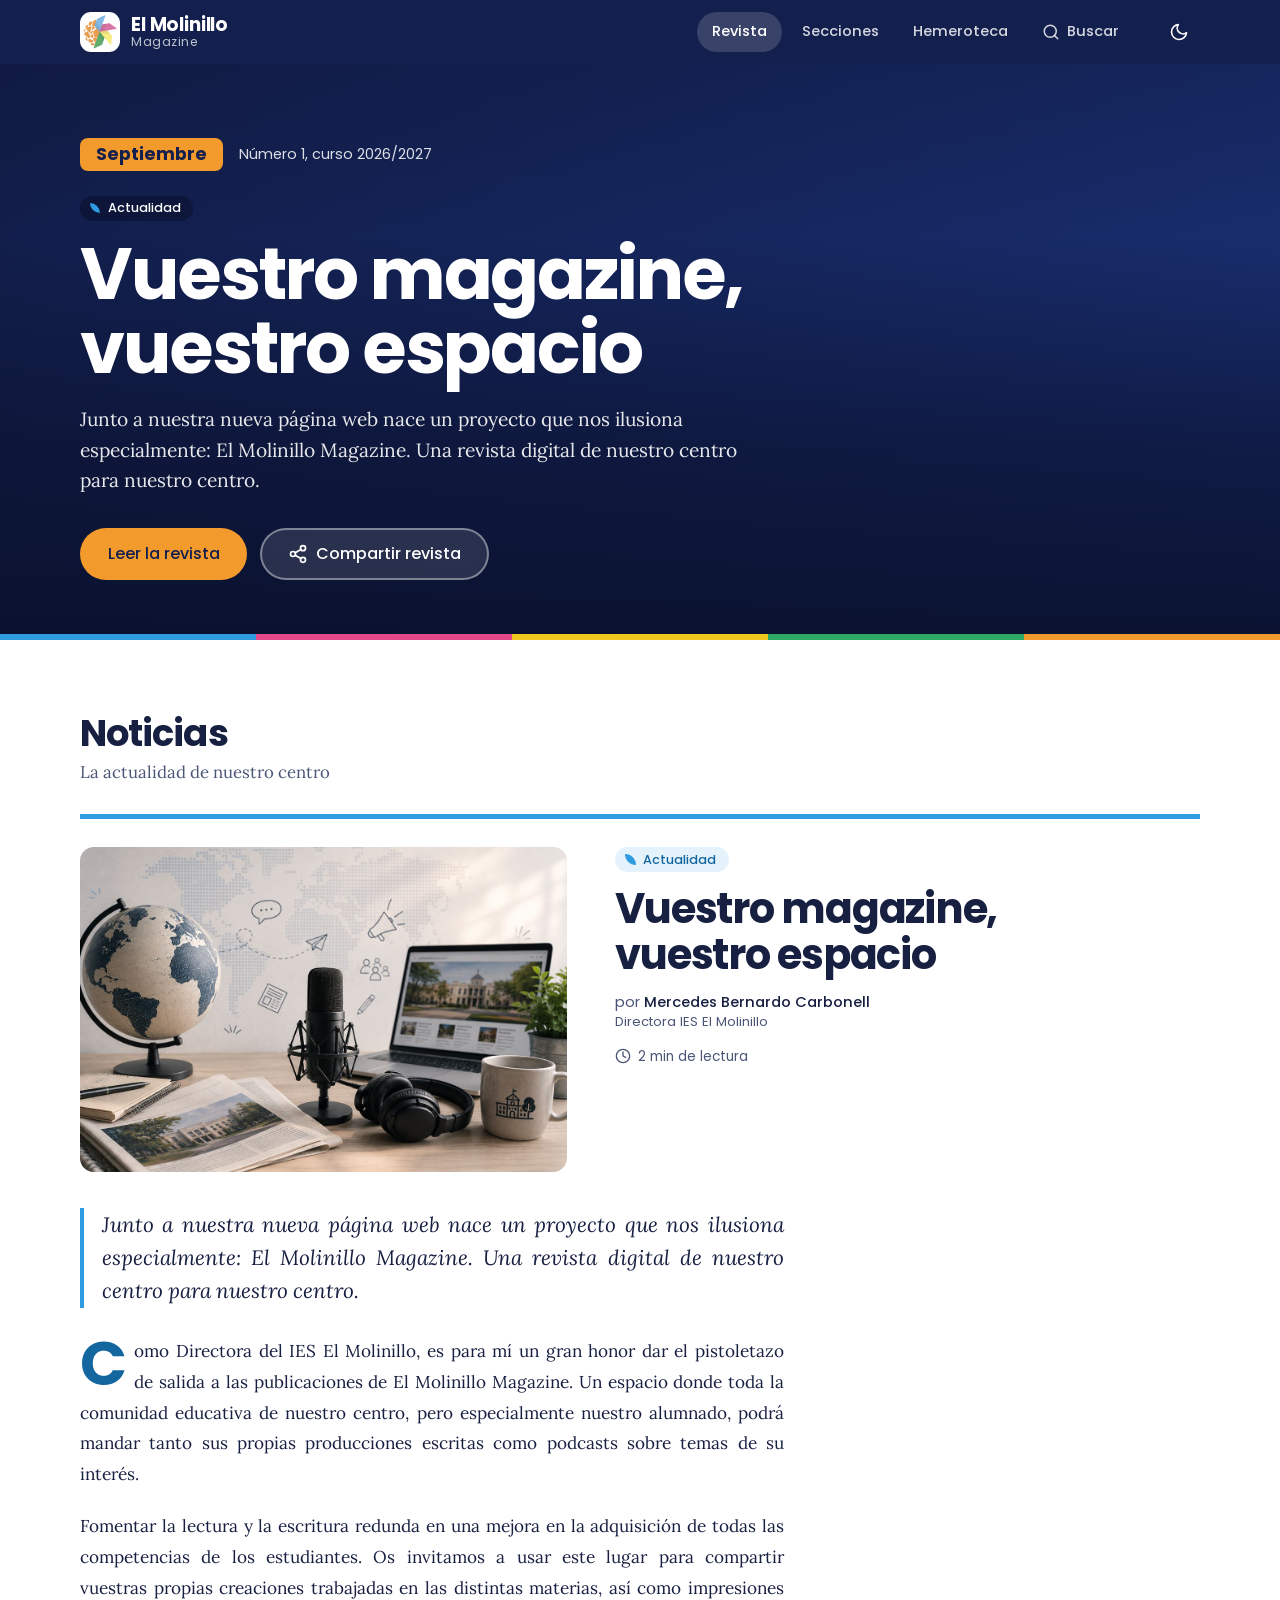
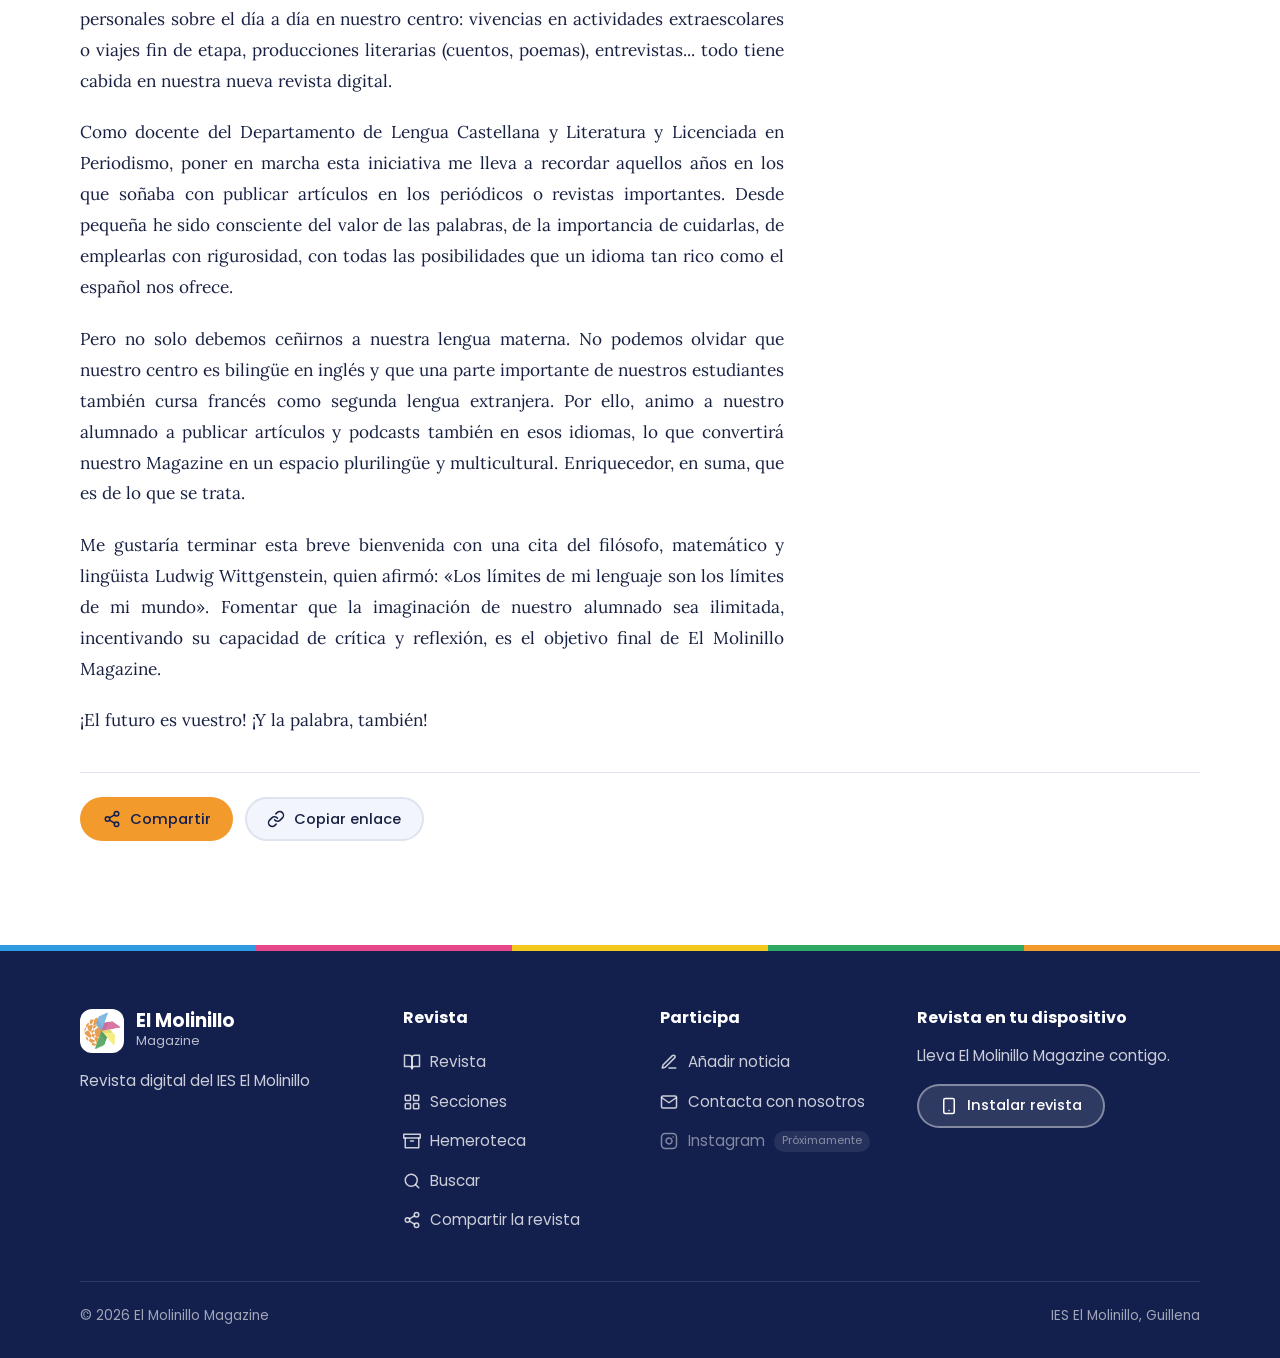
==== commit 80318b2d: "Update index.html" ====
--- a/index.html
+++ b/index.html
@@ -41,7 +41,7 @@
         }
     </script>
 
-    <link rel="stylesheet" href="css/styles.css?v=20261103c">
+    <link rel="stylesheet" href="css/styles.css?v=20261107a">
 
     <!-- Notificaciones de nuevas ediciones (OneSignal) -->
     <!-- El SDK de OneSignal ya NO se carga aquí en el head: se carga
--- a/css/styles.css
+++ b/css/styles.css
@@ -1018,7 +1018,7 @@
 
     .destacadas{
         display:grid;
-        grid-template-columns:1fr;
+        grid-template-columns:minmax(0,1fr);
         gap:1.5rem;
     }
 
@@ -1029,10 +1029,15 @@
 
 .articulos{
     display:grid;
+    /* minmax(0,1fr): sin esto la columna crece hasta el ancho mínimo
+       del contenido más ancho (p. ej. la tira de la galería) y todas
+       las noticias se salen de la pantalla en el móvil */
+    grid-template-columns:minmax(0,1fr);
     gap:clamp(3.5rem, 8vw, 5.5rem);
 }
 
 .articulo{
+    min-width:0;
     padding-top:1.75rem;
     border-top:5px solid var(--sec);
     scroll-margin-top:calc(var(--alto-cabecera) + 1rem);
@@ -1061,10 +1066,17 @@
 }
 
 .articulo-foto{
+    display:block;
+    width:100%;
+    min-width:0;
+    padding:0;
+    border:0;
+    background:transparent;
+    cursor:zoom-in;
     border-radius:14px;
     overflow:hidden;
-    cursor:zoom-in;
-    min-width:0;
+    -webkit-appearance:none;
+    appearance:none;
 }
 
 .articulo-foto img{
@@ -1136,6 +1148,17 @@
     margin-bottom:1.2em;
 }
 
+/* Texto justificado. Los guiones automáticos (hyphens) parten las
+   palabras largas al final de línea para que en el móvil no queden
+   huecos grandes entre palabras. Funcionan porque el HTML tiene
+   lang="es". */
+.entradilla,
+.cuerpo p{
+    text-align:justify;
+    -webkit-hyphens:auto;
+    hyphens:auto;
+}
+
 .cuerpo p:first-child::first-letter{
     float:left;
     padding:.06em .12em 0 0;
@@ -1162,7 +1185,7 @@
 @media (max-width:760px){
 
     .articulo-cabecera{
-        grid-template-columns:1fr;
+        grid-template-columns:minmax(0,1fr);
         gap:1.25rem;
     }
 
@@ -1761,13 +1784,20 @@
 }
 
 .lectura-foto{
+    display:block;
+    width:100%;
+    min-width:0;
     margin-block:1.75rem 2rem;
+    padding:0;
+    border:0;
+    background:transparent;
     border-radius:16px;
     overflow:hidden;
-    min-width:0;
-}
-
-.lectura-foto[role="button"]{
+    -webkit-appearance:none;
+    appearance:none;
+}
+
+button.lectura-foto{
     cursor:zoom-in;
 }
 
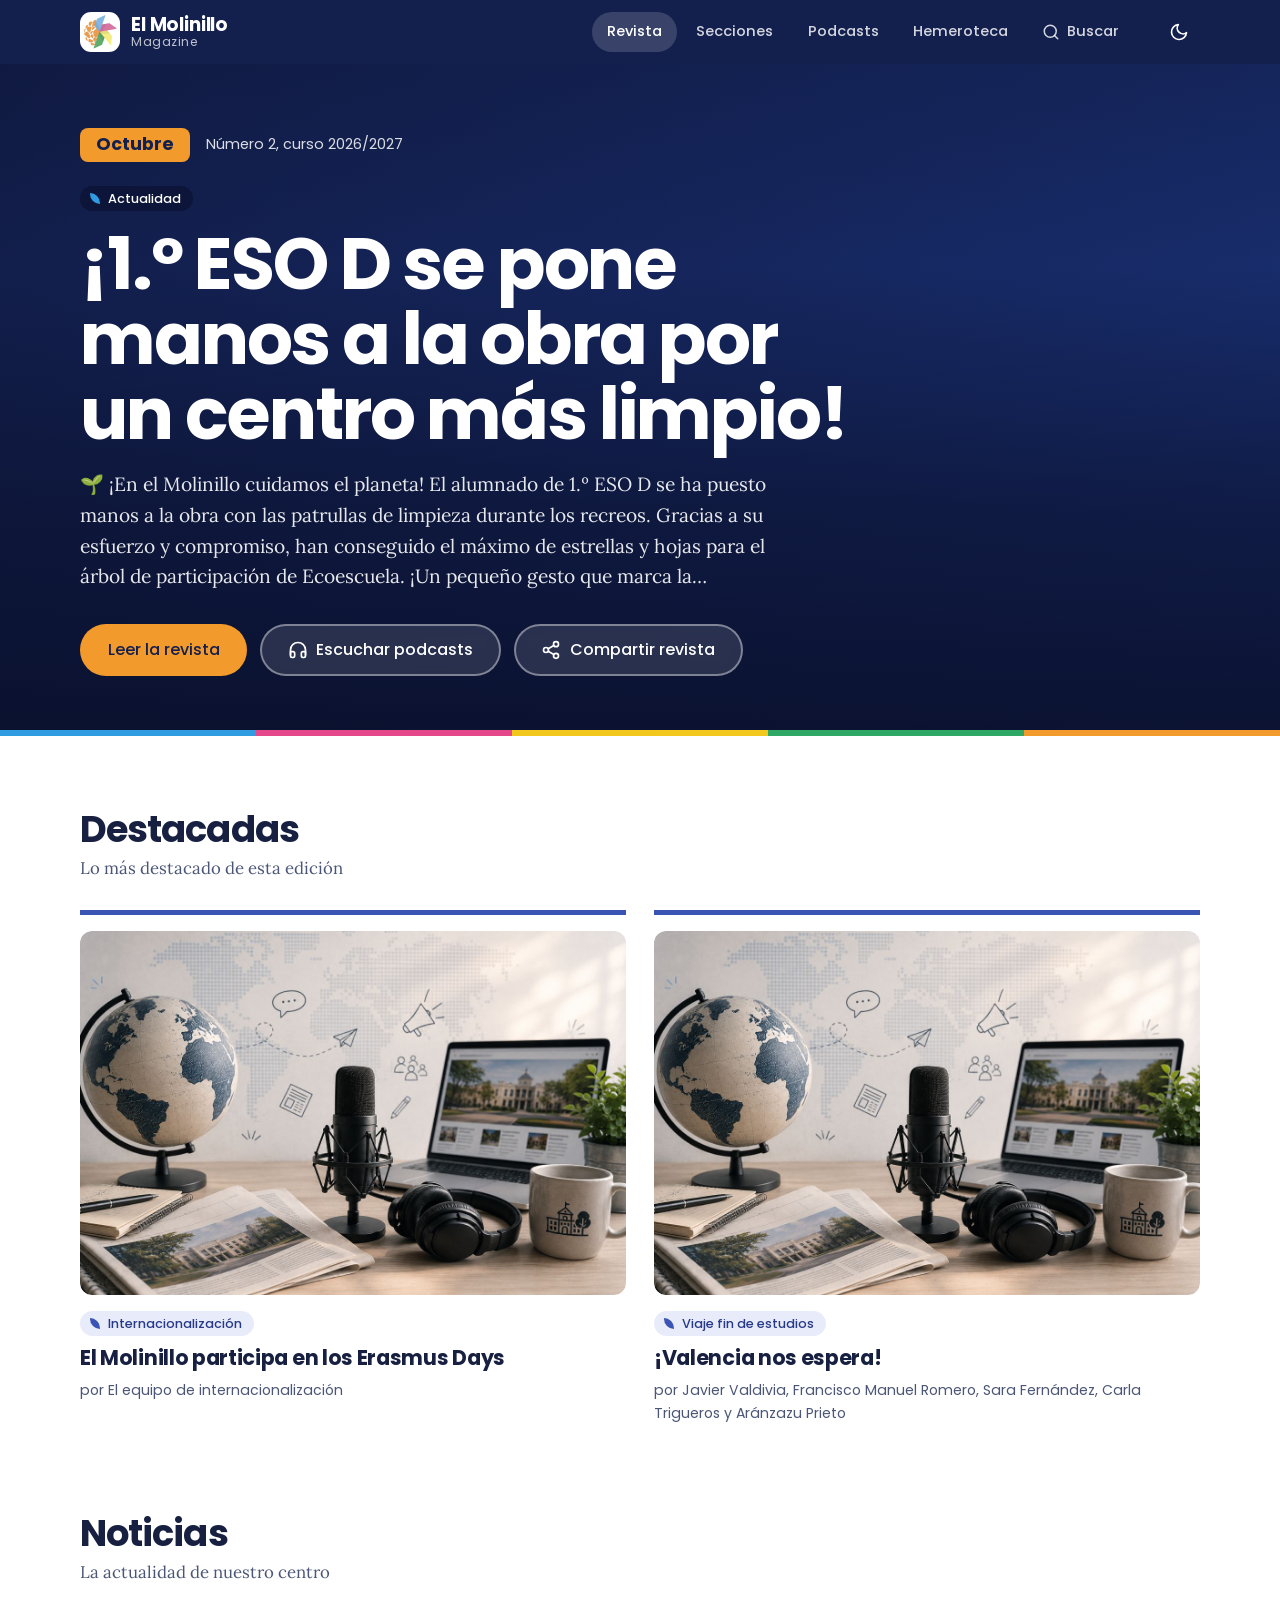
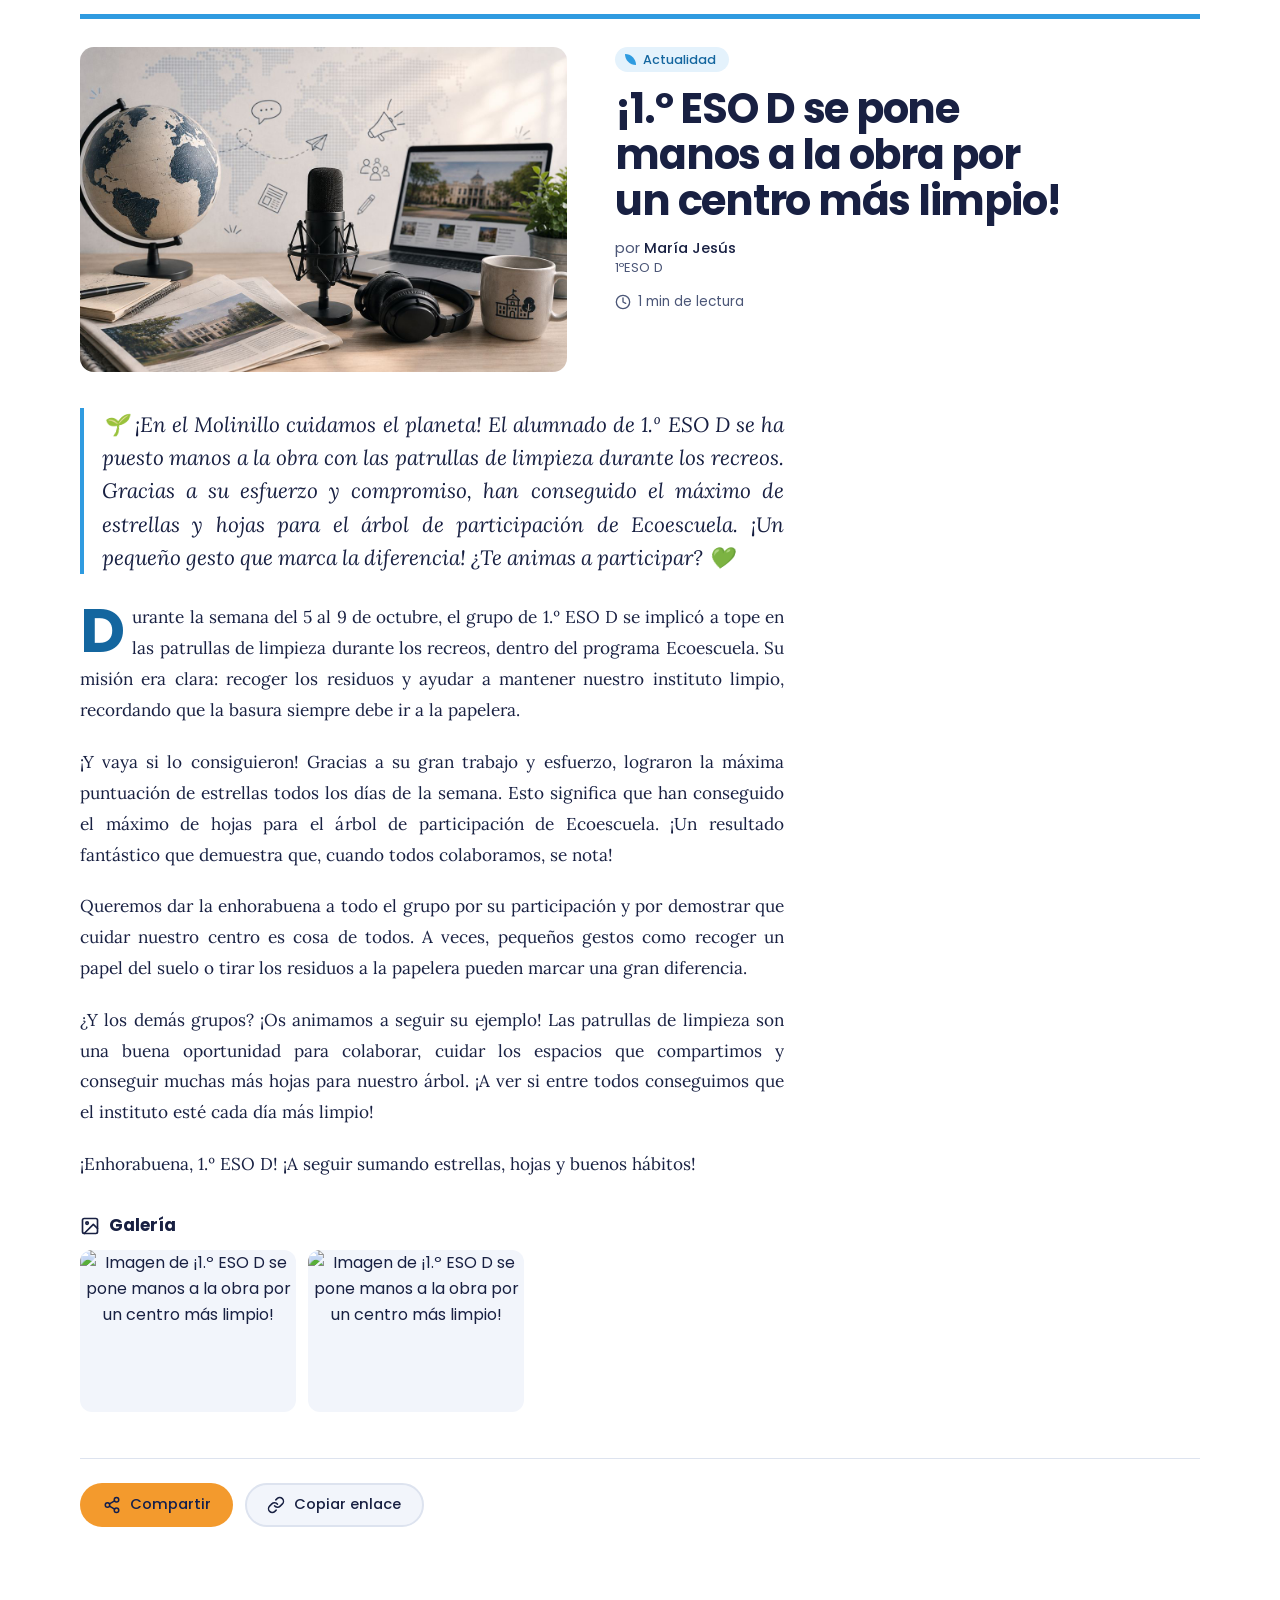
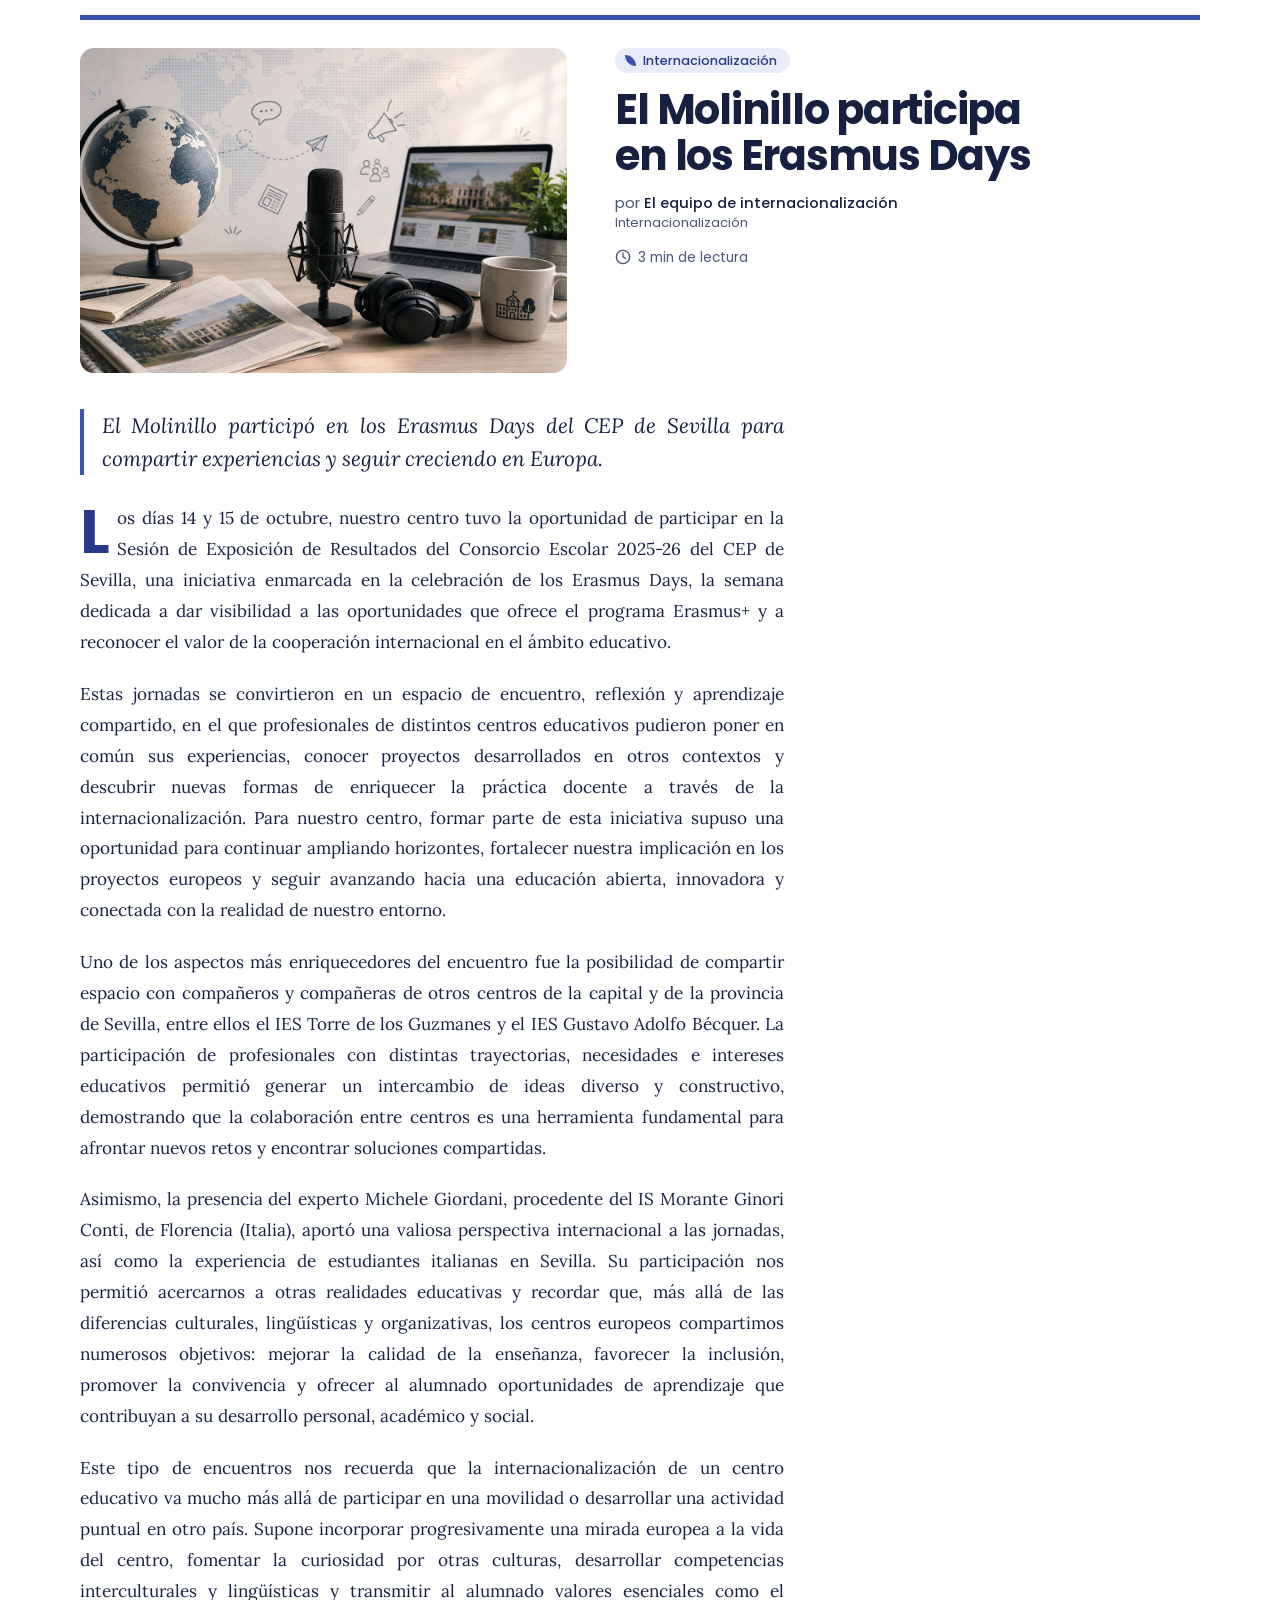
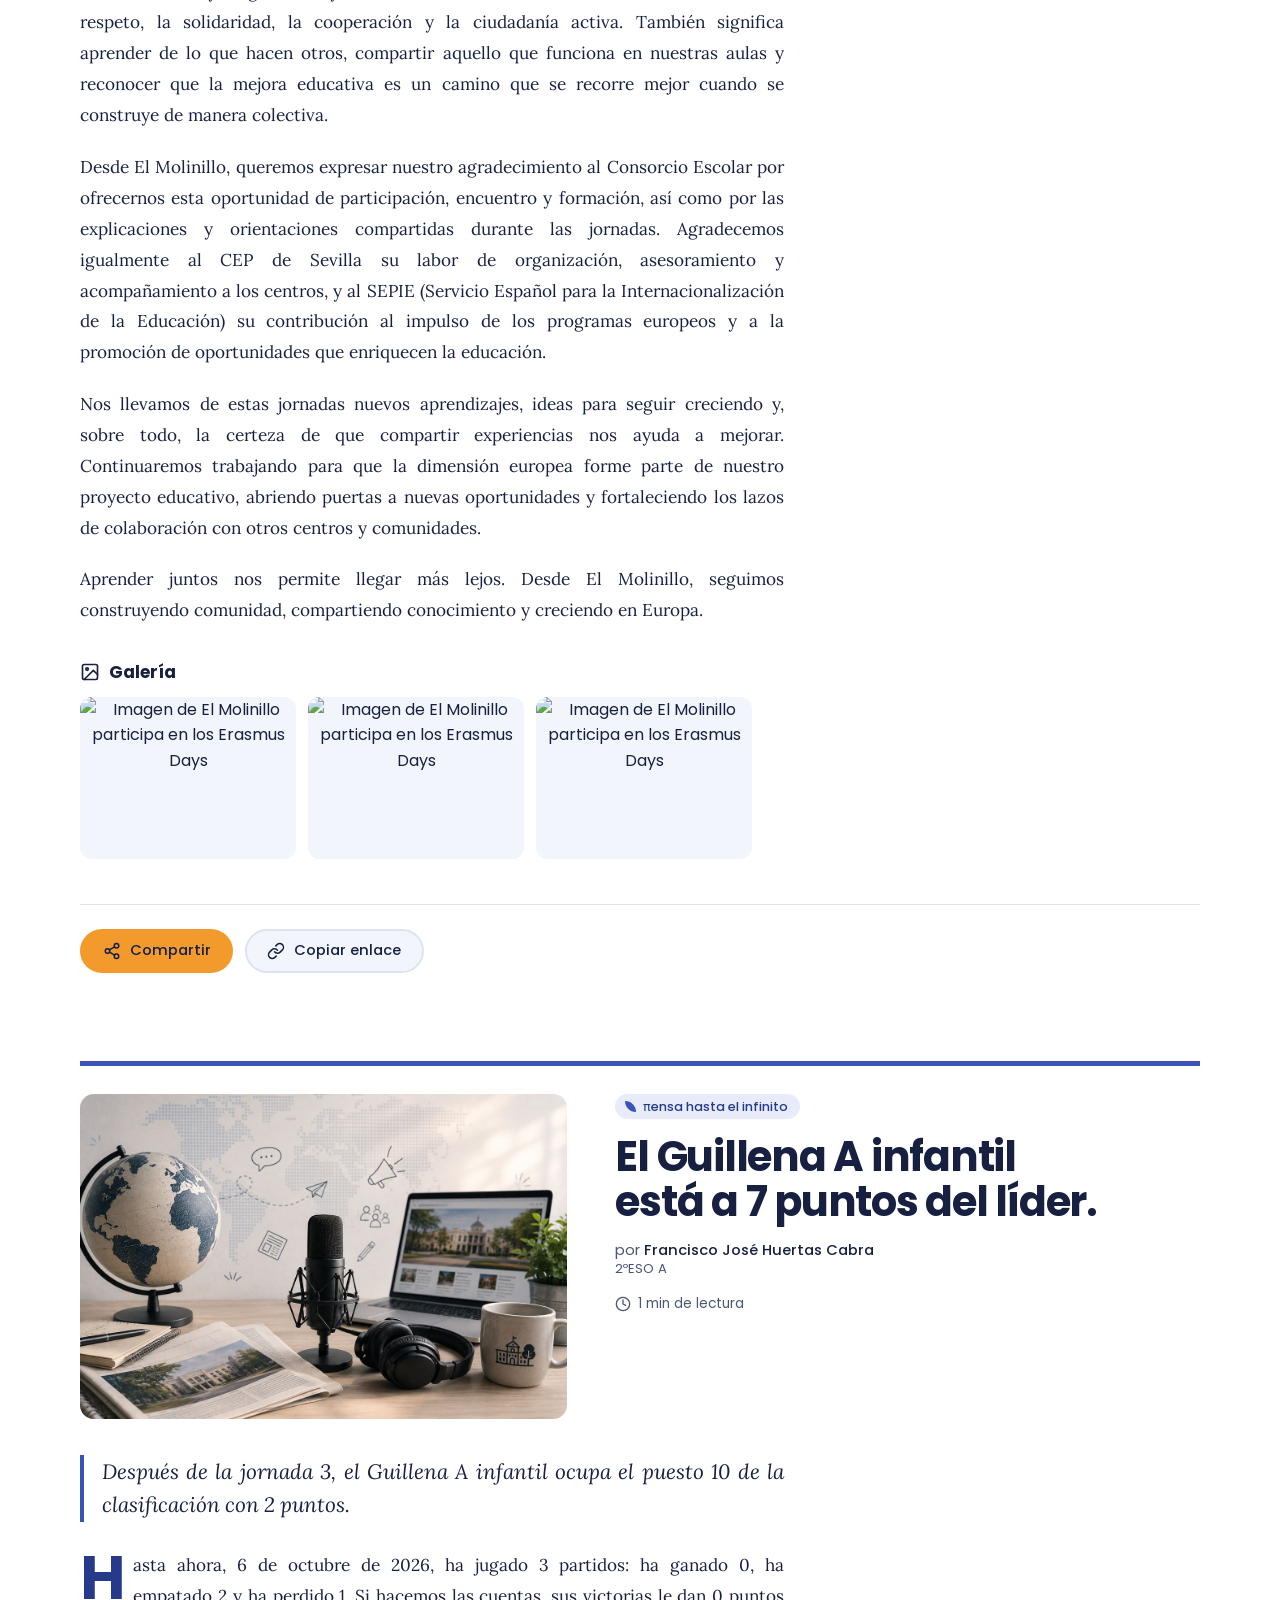
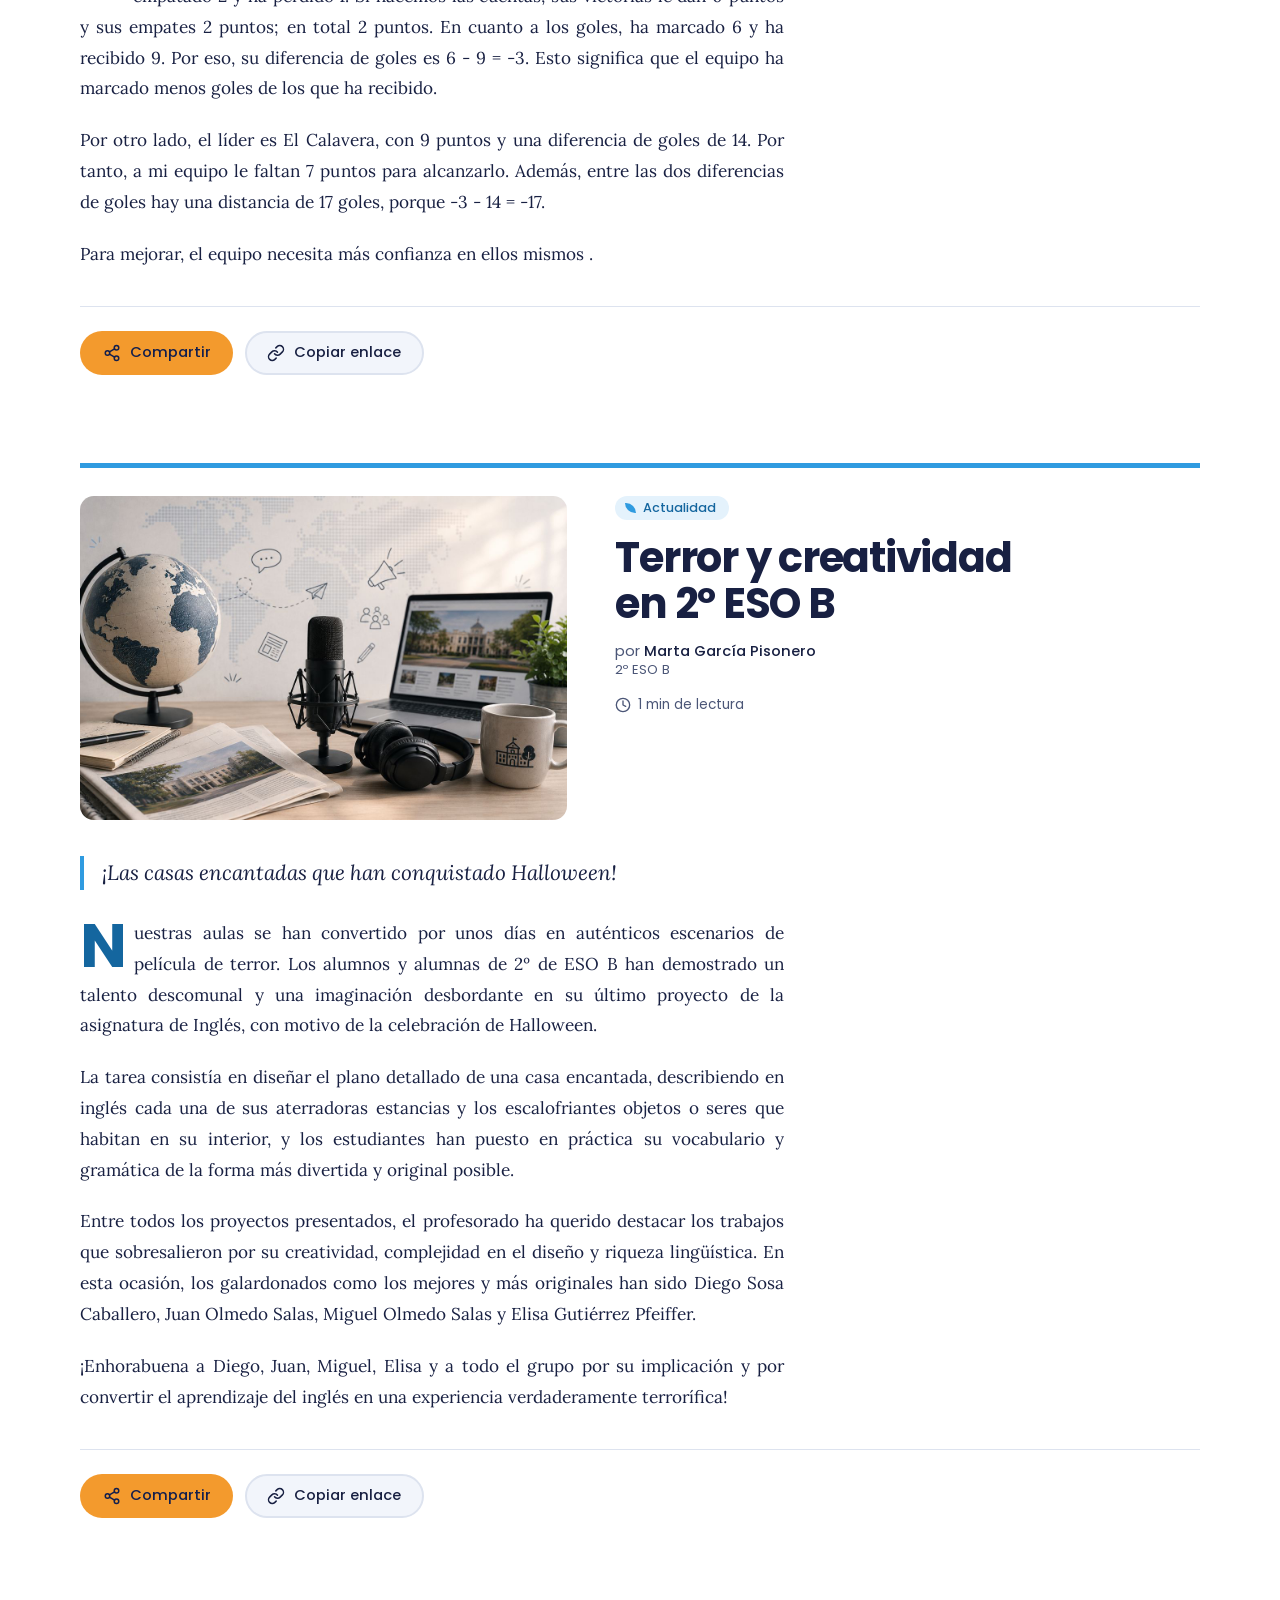
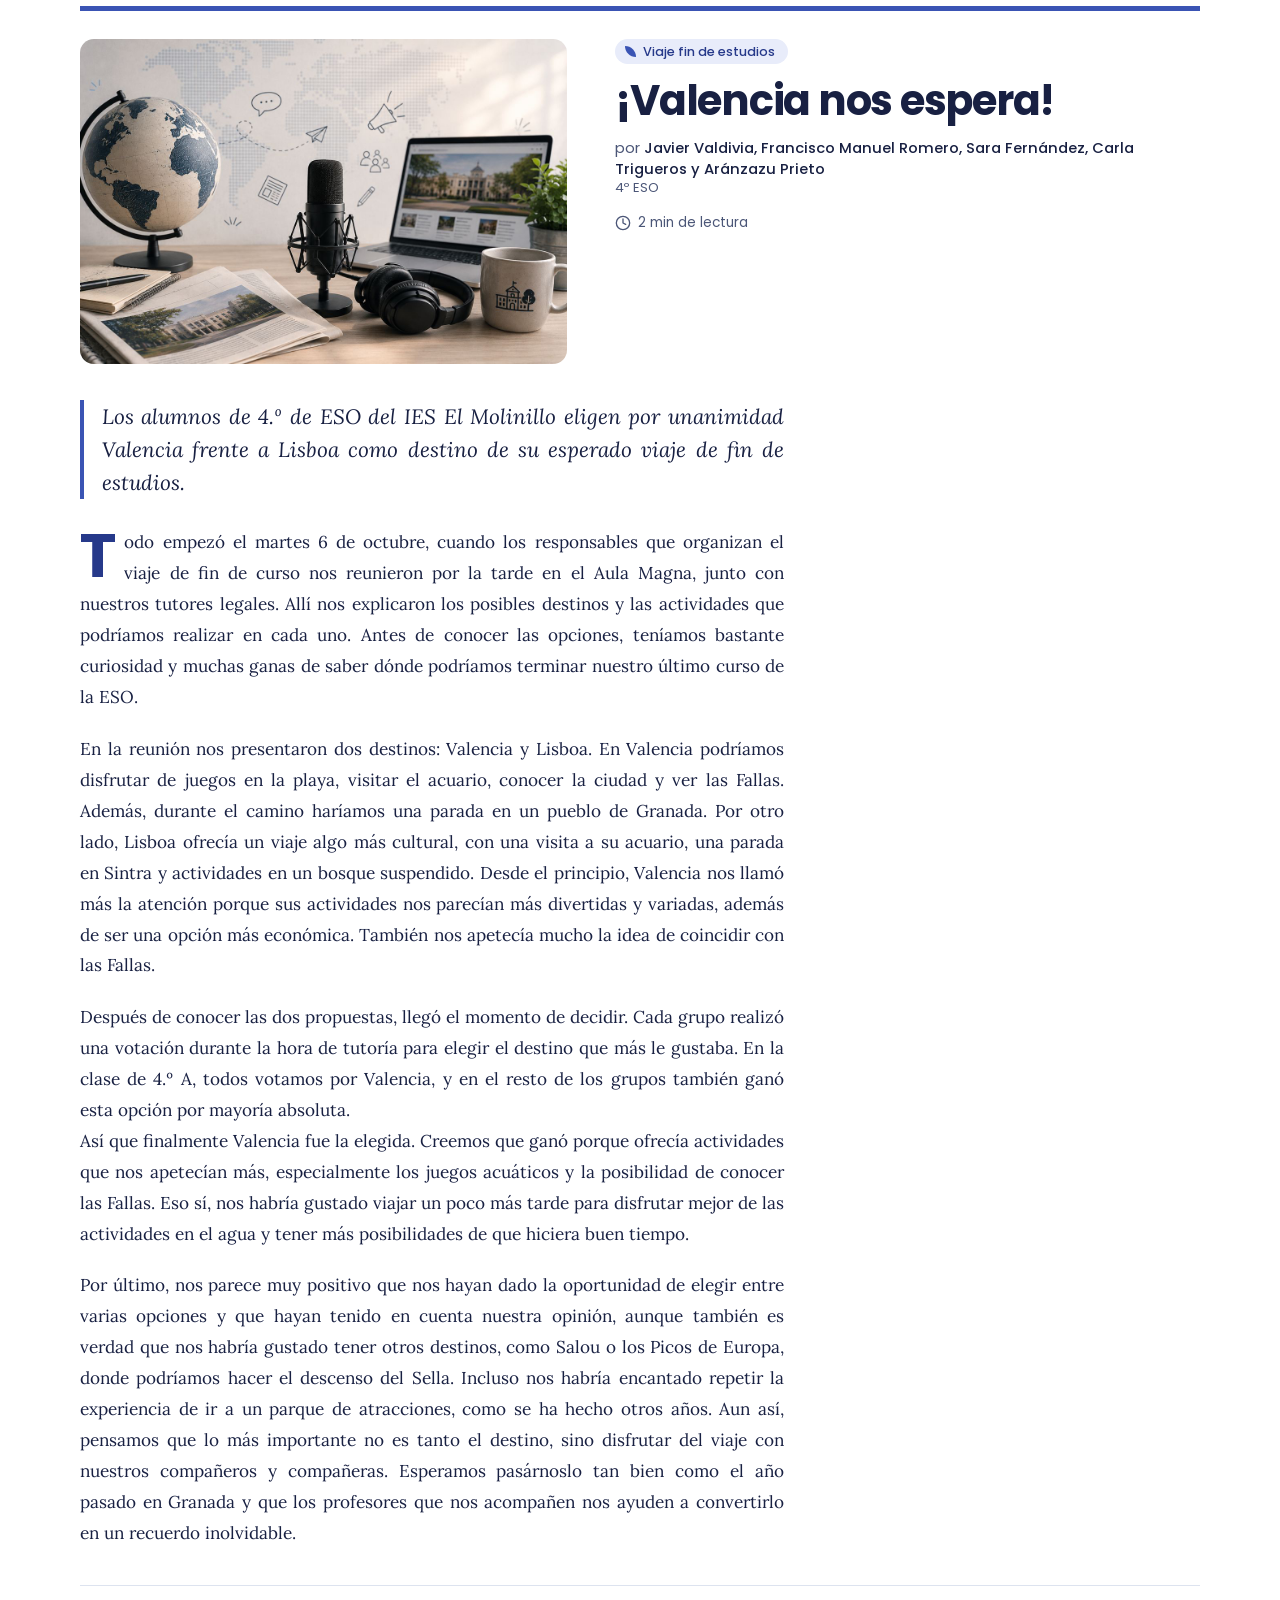
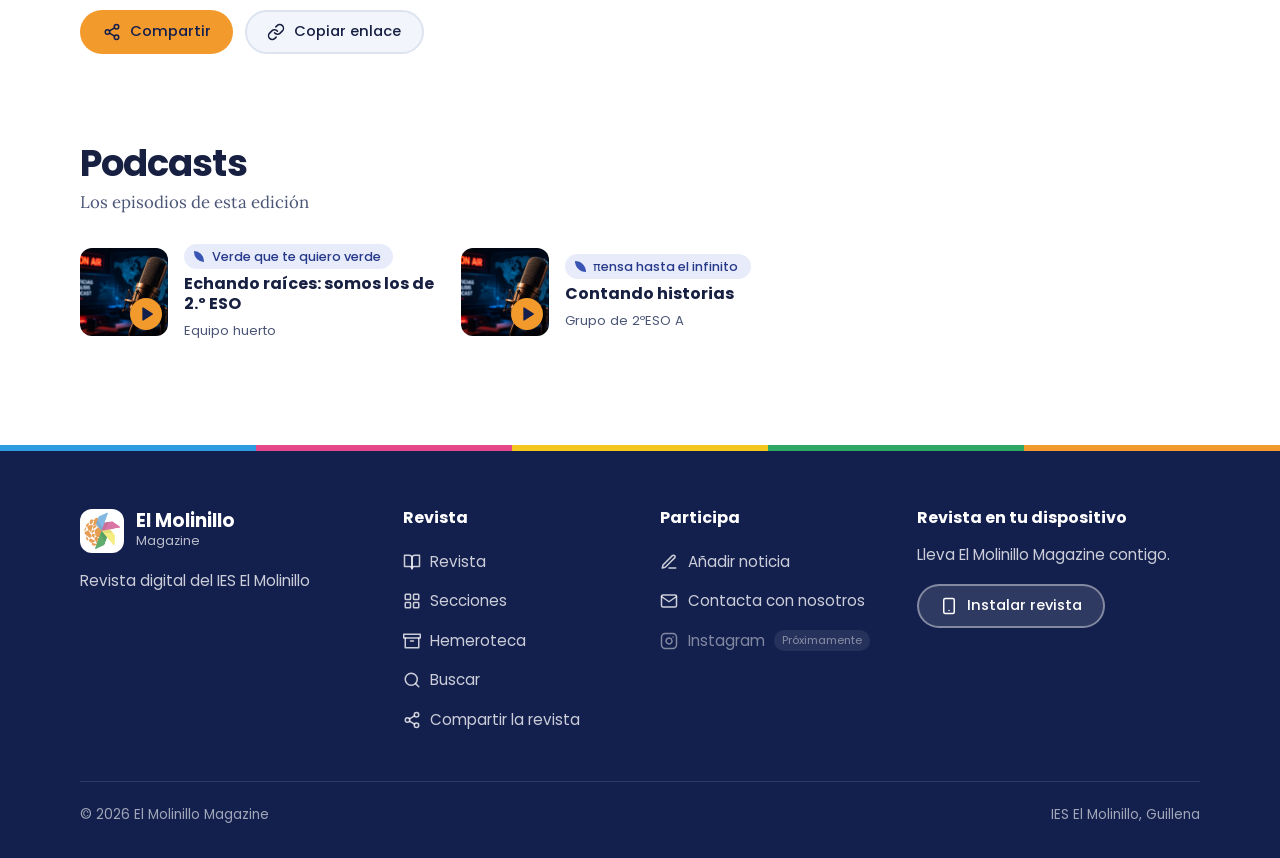
==== commit 4654a8b6: "Update index.html" ====
--- a/index.html
+++ b/index.html
@@ -9,6 +9,7 @@
     <title>El Molinillo Magazine</title>
 
     <meta name="description" content="Revista digital del IES El Molinillo">
+    <meta name="google-site-verification" content="GlAPUmqOcGEpPl8dBUzAiuJpEE4Qh0jj1oSgQpOOGdY" />
 
     <link rel="icon" type="image/png" href="assets/img/favicon.png">
     <link rel="apple-touch-icon" href="assets/icons/icon-192.png">
